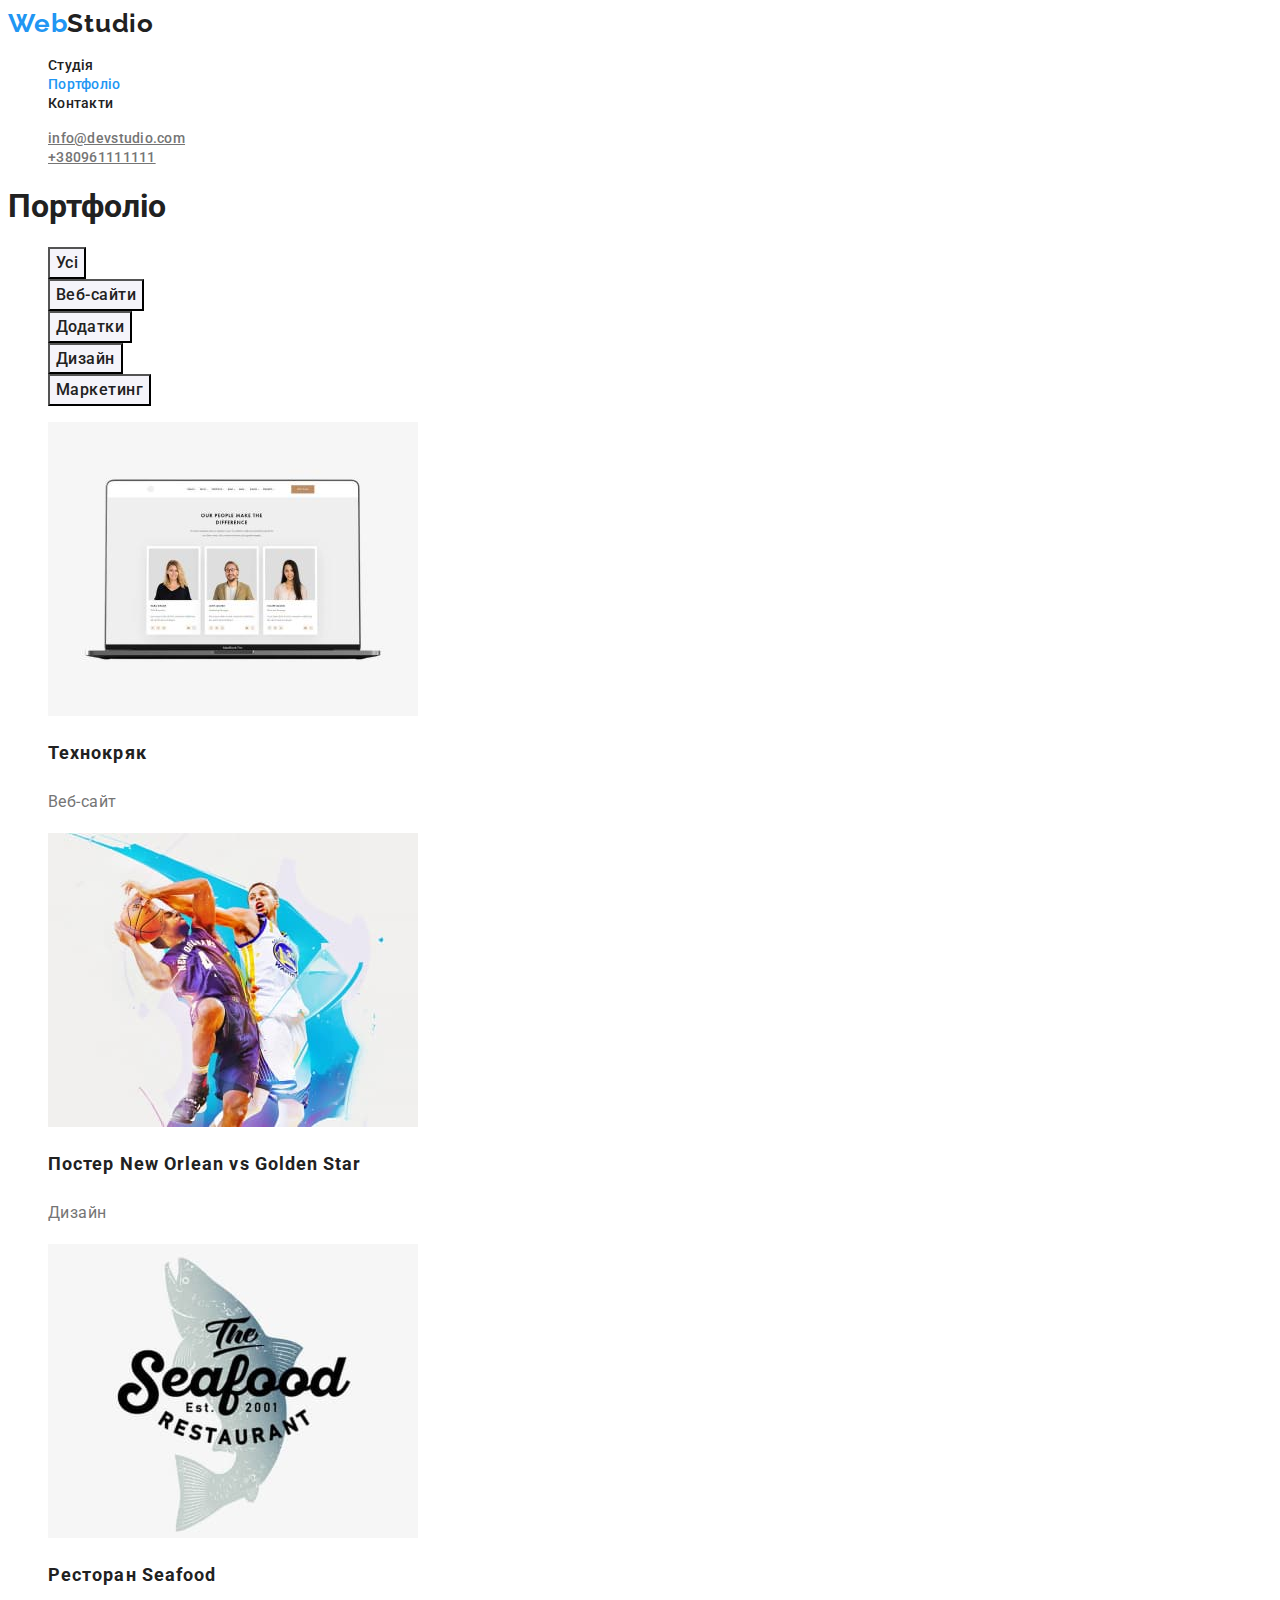
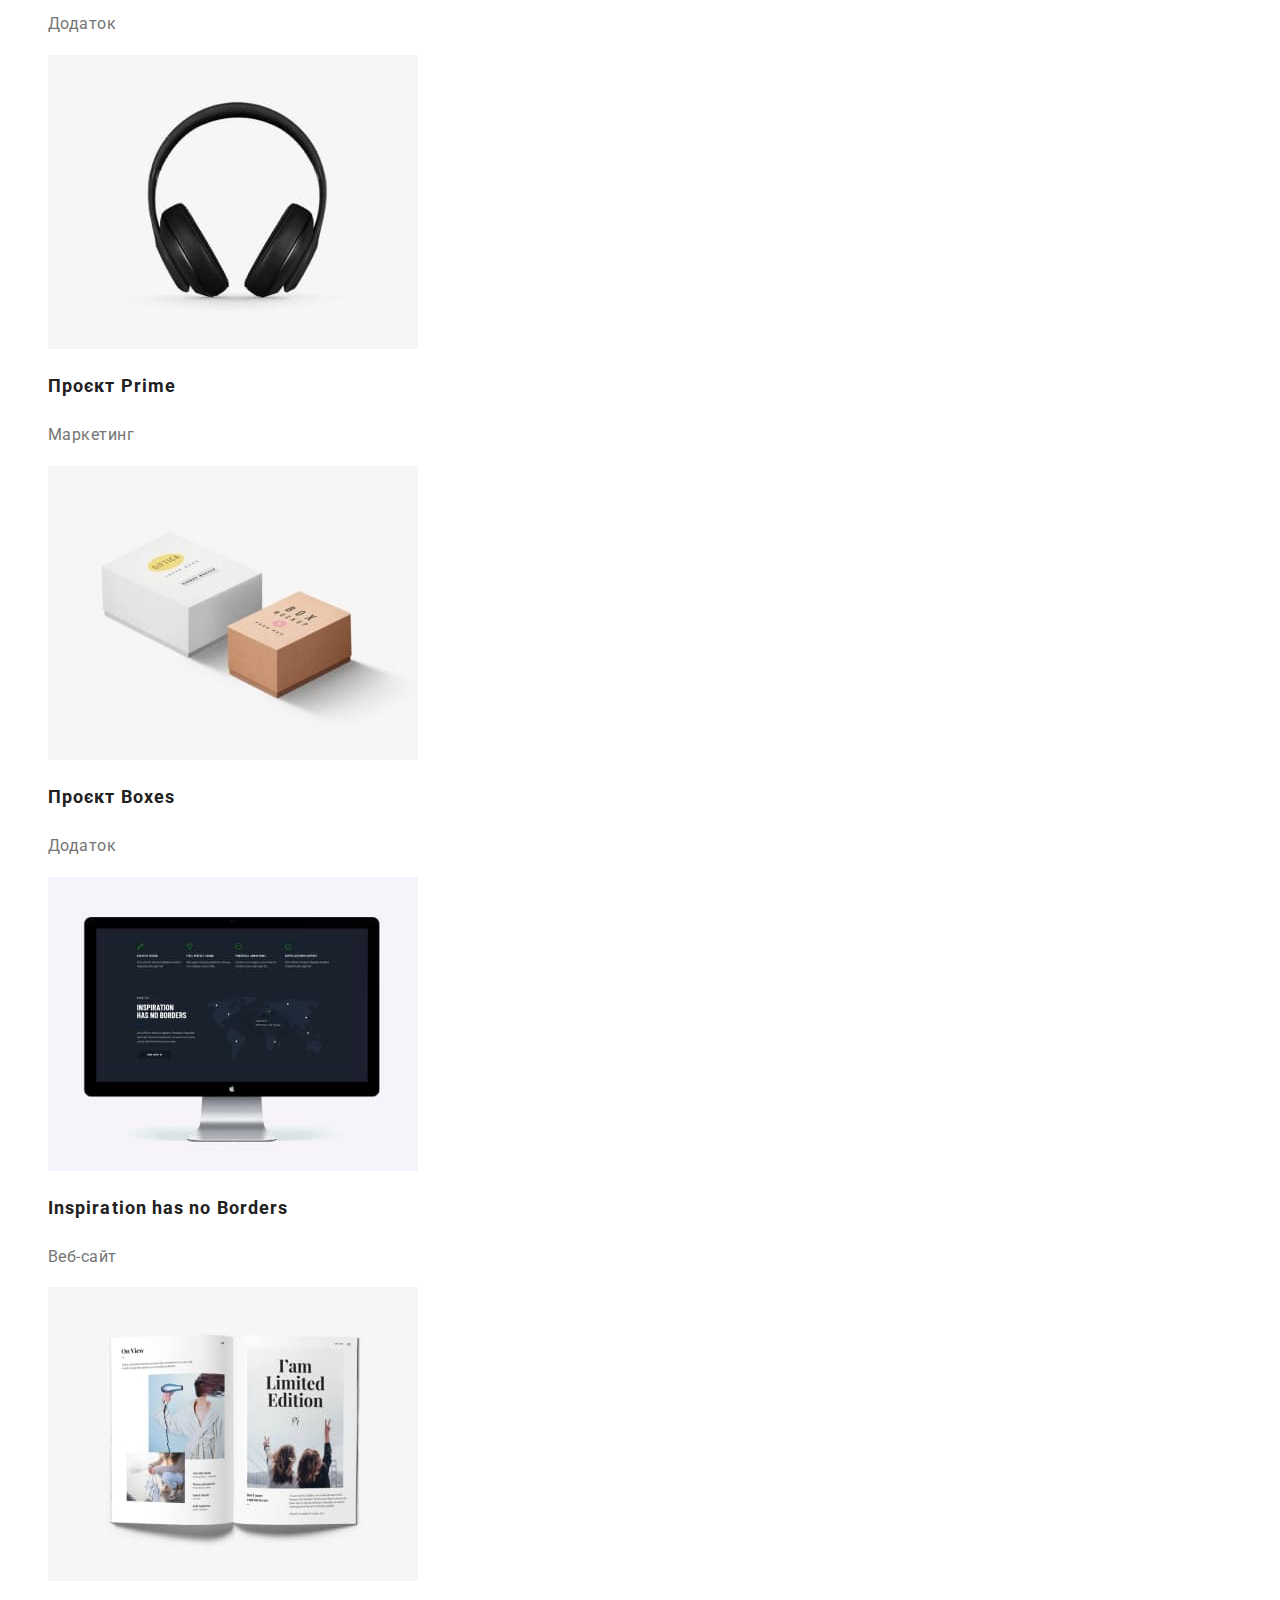
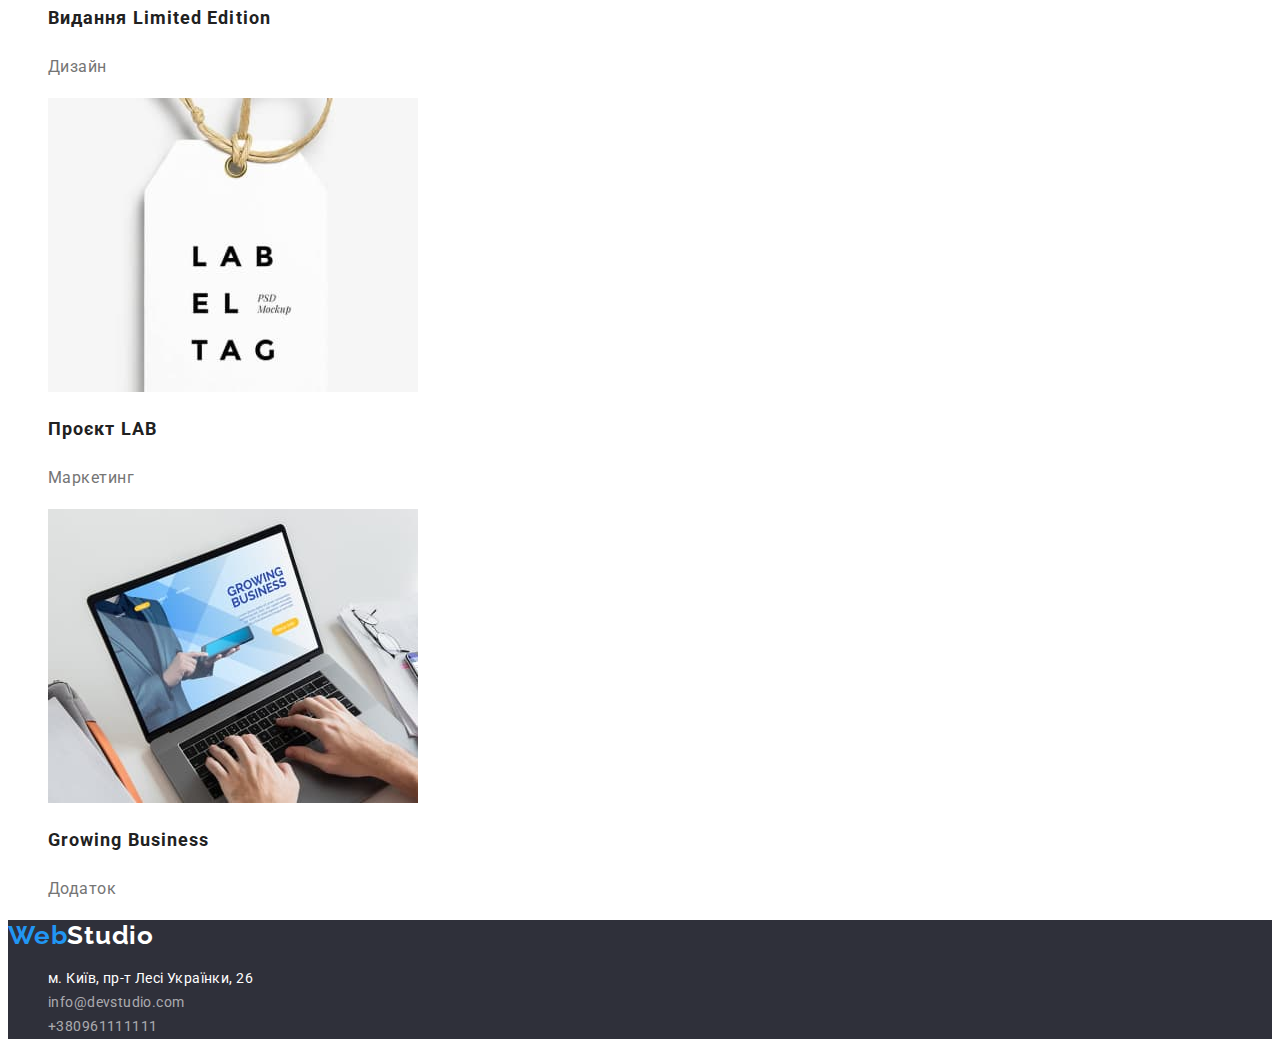
==== portfolio.html @ aaa8658b "create and clone repo" ====
<!DOCTYPE html>
<html lang="uk">
  <head>
    <meta charset="UTF-8" />
    <meta http-equiv="X-UA-Compatible" content="IE=edge" />
    <meta name="viewport" content="width=device-width, initial-scale=1.0" />
    <title>WebStudio</title>
    <link rel="preconnect" href="https://fonts.googleapis.com" />
    <link rel="preconnect" href="https://fonts.gstatic.com" crossorigin />
    <link
      href="https://fonts.googleapis.com/css2?family=DotGothic16&family=PT+Sans+Narrow:wght@400;700&family=Raleway:wght@700&family=Roboto:wght@400;500;700;900&display=swap"
      rel="stylesheet"
    />
    <link rel="stylesheet" href="./css/styles.css" />
  </head>

  <body>
    <!-- Шапка сайта -->
    <header>
      <nav class="site-nav">
        <!-- Логотип -->
        <a href="./index.html" class="site-nav-logo"
          >Web<span class="site-nav-logo-studio">Studio</span></a
        >

        <!-- Навигация сайта-->
        <ul class="site-nav-list list">
          <li>
            <a href="./index.html" class="link">Студія</a>
          </li>
          <li><a href="./portfolio.html" class="link current">Портфоліо</a></li>
          <li><a href="/" class="link">Контакти</a></li>
        </ul>

        <!-- Контакты -->
        <ul class="contact-list list">
          <li>
            <a href="mailto:info@devstudio.com" class="link">info@devstudio.com</a>
          </li>
          <li><a href="tel:+380961111111" class="link">+380961111111</a></li>
        </ul>
      </nav>
    </header>

    <main>
      <section>
        <h1>Портфоліо</h1>
        <ul class="button-list">
          <li><button type="button" class="button-filter">Усі</button></li>
          <li><button type="button" class="button-filter">Веб-сайти</button></li>
          <li><button type="button" class="button-filter">Додатки</button></li>
          <li><button type="button" class="button-filter">Дизайн</button></li>
          <li><button type="button" class="button-filter">Маркетинг</button></li>
        </ul>

        <ul class="card-list">
          <li class="card-item list">
            <a href="/" target="_blank" rel="noopener nofollow" class="link">
              <img
                src="./images/portfolio-page/site.jpg"
                width="370"
                alt="Дісплей компьютера на якому відображаються фото 3 людей"
              />
              <h2 class="card-title">Технокряк</h2>
              <p class="card-descr">Веб-сайт</p>
            </a>
          </li>
          <li class="card-item list">
            <a href="/" target="_blank" rel="noopener nofollow" class="link">
              <img
                src="./images/portfolio-page/design-neworlean.jpg"
                width="370"
                alt="Баскетболіст з м'ячем"
              />
              <h2 class="card-title">Постер New Orlean vs Golden Star</h2>
              <p class="card-descr">Дизайн</p>
            </a>
          </li>
          <li class="card-item list">
            <a href="/" target="_blank" rel="noopener nofollow" class="link">
              <img
                src="./images/portfolio-page/apps-seafood.jpg"
                width="370"
                alt="Рибний ресторан"
              />
              <h2 class="card-title">Ресторан Seafood</h2>
              <p class="card-descr">Додаток</p>
            </a>
          </li>
          <li class="card-item list">
            <a href="/" target="_blank" rel="noopener nofollow" class="link">
              <img
                src="./images/portfolio-page/marketing-prime.jpg"
                width="370"
                alt="музичні навушники"
              />
              <h2 class="card-title">Проєкт Prime</h2>
              <p class="card-descr">Маркетинг</p>
            </a>
          </li>
          <li class="card-item list">
            <a href="/" target="_blank" rel="noopener nofollow" class="link">
              <img
                src="./images/portfolio-page/apps-boxes.jpg"
                width="370"
                alt="Картонна коробка"
              />
              <h2 class="card-title">Проєкт Boxes</h2>
              <p class="card-descr">Додаток</p>
            </a>
          </li>
          <li class="card-item list">
            <a href="/" target="_blank" rel="noopener nofollow" class="link">
              <img
                src="./images/portfolio-page/site-inspiration.jpg"
                width="370"
                alt="зображення на моніторі"
              />
              <h2 class="card-title">Inspiration has no Borders</h2>
              <p class="card-descr">Веб-сайт</p>
            </a>
          </li>
          <li class="card-item list">
            <a href="/" target="_blank" rel="noopener nofollow" class="link">
              <img
                src="./images/portfolio-page/design-limited.jpg"
                width="370"
                alt="глянцевий журнал"
              />
              <h2 class="card-title">Видання Limited Edition</h2>
              <p class="card-descr">Дизайн</p>
            </a>
          </li>
          <li class="card-item list">
            <a href="/" target="_blank" rel="noopener nofollow" class="link">
              <img
                src="./images/portfolio-page/marketing-lab.jpg"
                width="370"
                alt="паперова бирка"
              />
              <h2 class="card-title">Проєкт LAB</h2>
              <p class="card-descr">Маркетинг</p>
            </a>
          </li>
          <li class="card-item list">
            <a href="/" target="_blank" rel="noopener nofollow" class="link">
              <img
                src="./images/portfolio-page/apps-growing.jpg"
                width="370"
                alt="людина друкує текст на клавіатурі"
              />
              <h2 class="card-title">Growing Business</h2>
              <p class="card-descr">Додаток</p>
            </a>
          </li>
        </ul>
      </section>
    </main>

    <footer class="footer">
      <a href="./index.html" class="footer-logo"
        >Web<span class="footer-logo-studio">Studio</span></a
      >

      <address>
        <ul class="footer-nav-list list">
          <li>
            <a
              class="link-address link"
              href="https://goo.gl/maps/Brkv2MQzdbHGvLkJ7"
              target="_blank"
              rel="noopener noreferrer nofollow"
              >м. Київ, пр-т Лесі Українки, 26</a
            >
          </li>
          <li>
            <a class="link" href="mailto:info@devstudio.com">info@devstudio.com</a>
          </li>
          <li>
            <a class="link" href="tel:+380961111111">+380961111111</a>
          </li>
        </ul>
      </address>
    </footer>
  </body>
</html>
---- css/styles.css ----
:root {
  --primary-bg-color--: #ffffff;
  --primary-text-color--: #212121;
  --secondary-text-color--: #757575;
  --accent-color--: #2196f3;
  --color-hero-section--: #2f303a;
  --white-color--: #ffffff;
  --footer-bg-color--: #2f303a;
}

body {
  background-color: var(--primary-bg-color--);
  font-family: 'Roboto', sans-serif;
  color: var(--primary-text-color--);
}

/* шапка сайта */
/* лого сайта */
.site-nav-logo {
  color: var(--accent-color--);
  text-decoration: none;
  font-family: 'Raleway', sans-serif;
  font-weight: 700;
  font-size: 26px;
  line-height: 1.19;
  letter-spacing: 0.03em;
}
.site-nav-logo-studio {
  color: var(--primary-text-color--);
}

/* навигация сайта */
.site-nav-list .link {
  text-decoration: none;
  color: var(--primary-text-color--);
  font-weight: 500;
  font-size: 14px;
  line-height: 1.14;
  letter-spacing: 0.02em;
}
/* контакты в header */
.contact-list .link {
  font-weight: 500;
  font-size: 14px;
  line-height: 1.14;
  letter-spacing: 0.02em;
  color: var(--secondary-text-color--);
}

.site-nav-list .link:hover,
.contact-list .link:hover,
.site-nav-list .link:focus,
.contact-list .link:focus {
  color: var(--accent-color--);
}
.site-nav-list .link.current {
  color: var(--accent-color--);
}

.list {
  list-style-type: none;
}

/* Секция Hero */
.hero {
  background-color: var(--color-hero-section--);
}

.hero .section-title {
  font-weight: 900;
  font-size: 44px;
  line-height: 1.36;
  text-align: center;
  letter-spacing: 0.06em;
  text-transform: uppercase;
  color: var(--white-color--);
}

.hero-button {
  font-family: inherit;
  font-weight: 700;
  font-size: 16px;
  line-height: 1.87;
  text-align: center;
  letter-spacing: 0.06em;
  color: var(--white-color--);
  background-color: var(--accent-color--);
}

.hero-button:hover,
.hero-button:focus {
  background-color: #188ce8;
}

/* Заголовки секций */

.section-title {
  font-weight: 700;
  font-size: 36px;
  line-height: 1.16;
  text-align: center;
  letter-spacing: 0.03em;
  color: var(--primary-text-color--);
}

/* Преимущества */

.benefits-list .title {
  font-weight: 700;
  font-size: 14px;
  line-height: 16px;
  letter-spacing: 0.03em;
  text-transform: uppercase;
  color: var(--primary-text-color--);
}

.benefits-list .descr {
  font-size: 14px;
  line-height: 1.14;
  letter-spacing: 0.03em;
  color: var(--secondary-text-color--);
}

/* О нас */

/* Команда */

.team {
  background: #f5f4fa;
}

.team .title {
  font-weight: 500;
  font-size: 16px;
  line-height: 1.35;
  text-align: center;
  letter-spacing: 0.03em;
  color: var(--primary-text-color--);
}

.team .descr {
  font-size: 16px;
  line-height: 1.18;
  text-align: center;
  letter-spacing: 0.03em;
  color: var(--secondary-text-color--);
}

.team-text {
  background-color: var(--white-color--);
}

/* Подвал сайта */

.footer {
  background-color: var(--footer-bg-color--);
}

.footer-logo {
  color: var(--accent-color--);
  text-decoration: none;
  font-family: 'Raleway', sans-serif;
  font-weight: 700;
  font-size: 26px;
  line-height: 1.19;
  letter-spacing: 0.03em;
}
.footer-logo-studio {
  color: var(--white-color--);
}

.footer .link {
  font-style: normal;
  text-decoration: none;
  font-size: 14px;
  line-height: 1.71;
  letter-spacing: 0.03em;
  color: rgba(255, 255, 255, 0.6);
}

.footer .link-address {
  font-style: normal;
  font-weight: 400;
  font-size: 14px;
  line-height: 1.71;
  letter-spacing: 0.03em;
  color: var(--white-color--);
  text-decoration: none;
}

.footer-nav-list .link:hover,
.footer-nav-list .link:focus {
  color: var(--accent-color--);
}

/* Portfolio Page  */

.button-list {
  list-style-type: none;
}

.button-filter {
  font-family: inherit;
  font-weight: 500;
  font-size: 16px;
  line-height: 1.62;
  text-align: center;
  letter-spacing: 0.03em;
  color: var(--primary-text-color--);
  background-color: #f5f4fa;
  cursor: pointer;
}

.button-filter:hover {
  background-color: var(--accent-color--);
}

/* Card-list */

.card-item .link {
  text-decoration: none;
}

.card-title {
  font-weight: 700;
  font-size: 18px;
  line-height: 2;
  letter-spacing: 0.06em;
  color: var(--primary-text-color--);
}

.card-descr {
  font-size: 16px;
  line-height: 1.87;
  letter-spacing: 0.03em;
  color: var(--secondary-text-color--);
}
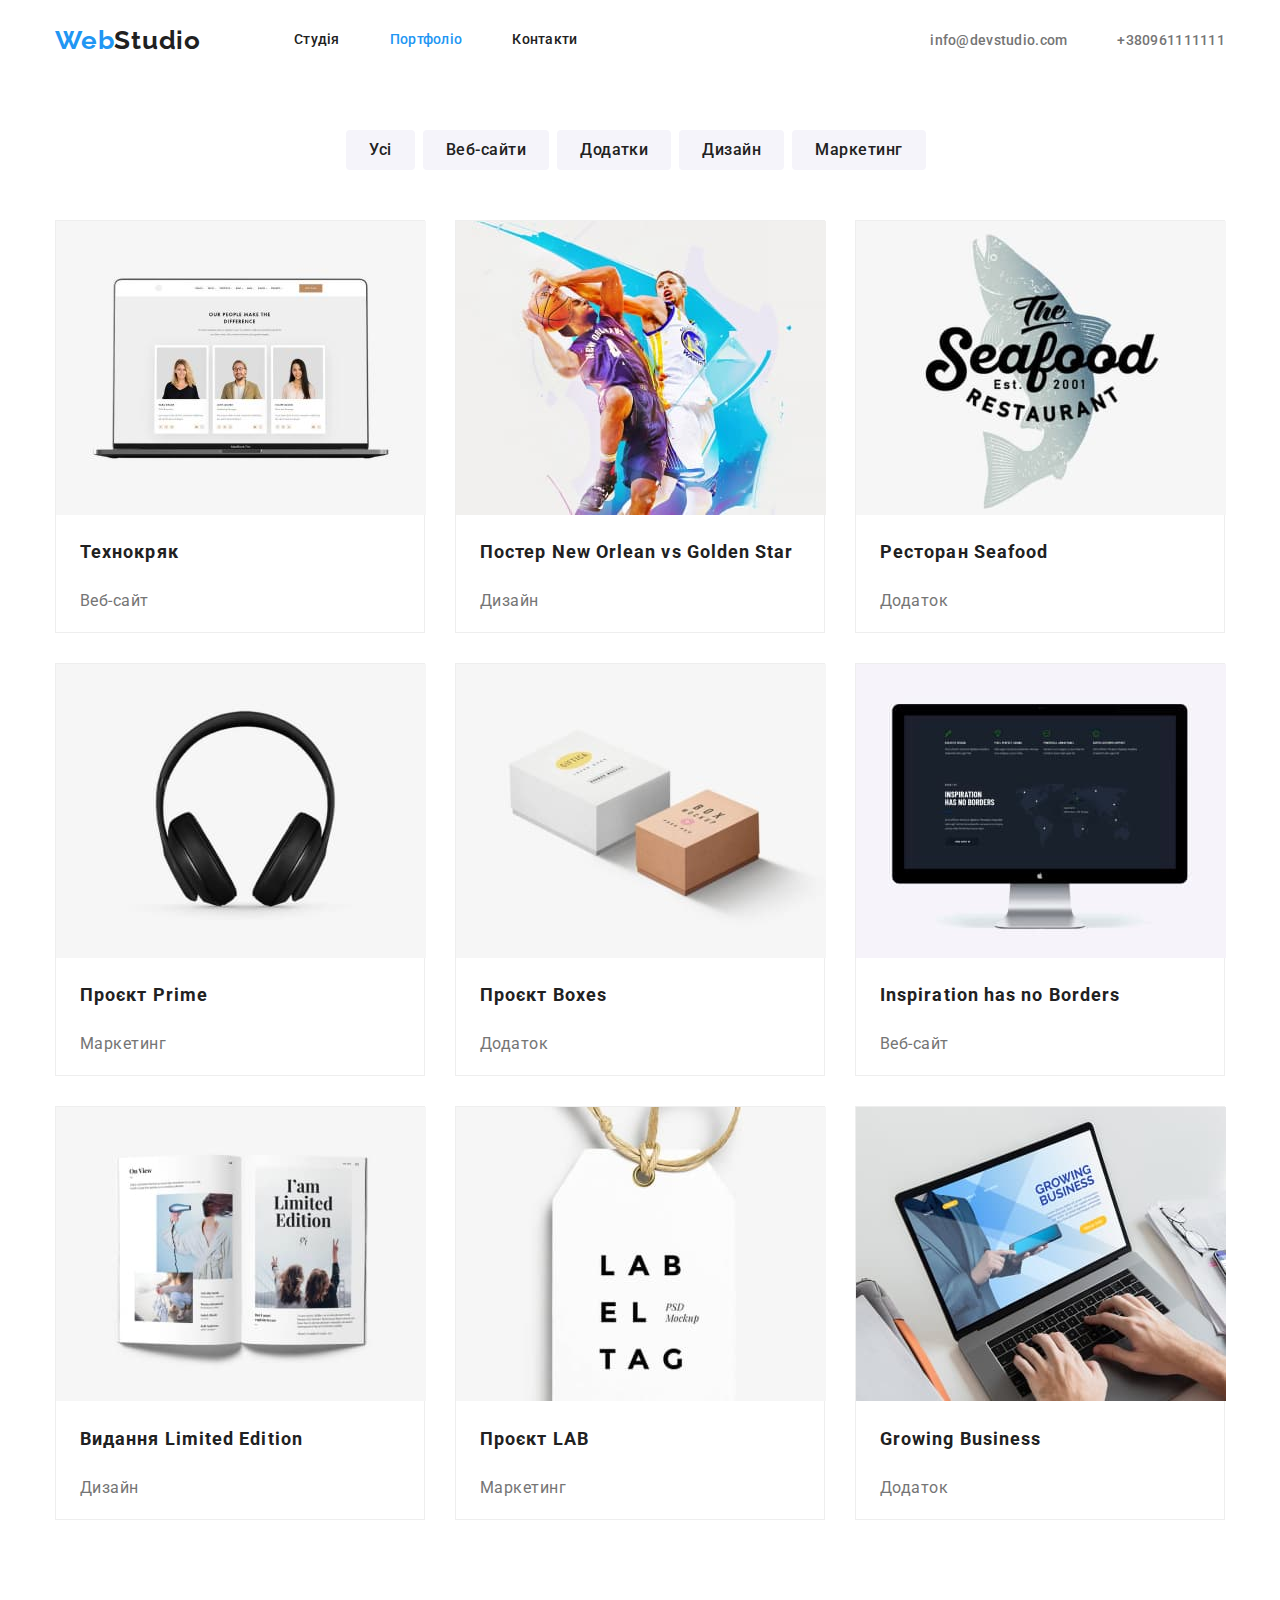
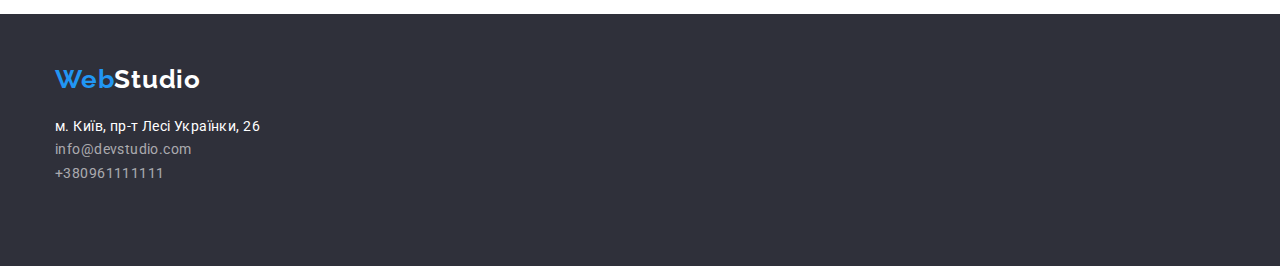
==== commit 388921f8: "add positioned" ====
--- a/portfolio.html
+++ b/portfolio.html
@@ -11,13 +11,17 @@
       href="https://fonts.googleapis.com/css2?family=DotGothic16&family=PT+Sans+Narrow:wght@400;700&family=Raleway:wght@700&family=Roboto:wght@400;500;700;900&display=swap"
       rel="stylesheet"
     />
+    <link
+      rel="stylesheet"
+      href="https://cdnjs.cloudflare.com/ajax/libs/modern-normalize/1.1.0/modern-normalize.min.css"
+    />
     <link rel="stylesheet" href="./css/styles.css" />
   </head>
 
   <body>
     <!-- Шапка сайта -->
-    <header>
-      <nav class="site-nav">
+    <header class="page-header">
+      <nav class="site-nav container">
         <!-- Логотип -->
         <a href="./index.html" class="site-nav-logo"
           >Web<span class="site-nav-logo-studio">Studio</span></a
@@ -25,162 +29,189 @@
 
         <!-- Навигация сайта-->
         <ul class="site-nav-list list">
-          <li>
+          <li class="site-nav-item">
             <a href="./index.html" class="link">Студія</a>
           </li>
-          <li><a href="./portfolio.html" class="link current">Портфоліо</a></li>
-          <li><a href="/" class="link">Контакти</a></li>
+          <li class="site-nav-item">
+            <a href="./portfolio.html" class="link current">Портфоліо</a>
+          </li>
+          <li class="site-nav-item"><a href="/" class="link">Контакти</a></li>
         </ul>
 
         <!-- Контакты -->
         <ul class="contact-list list">
-          <li>
+          <li class="contact-list-item">
             <a href="mailto:info@devstudio.com" class="link">info@devstudio.com</a>
           </li>
-          <li><a href="tel:+380961111111" class="link">+380961111111</a></li>
+          <li class="contact-list-item">
+            <a href="tel:+380961111111" class="link">+380961111111</a>
+          </li>
         </ul>
       </nav>
     </header>
 
     <main>
-      <section>
-        <h1>Портфоліо</h1>
-        <ul class="button-list">
-          <li><button type="button" class="button-filter">Усі</button></li>
-          <li><button type="button" class="button-filter">Веб-сайти</button></li>
-          <li><button type="button" class="button-filter">Додатки</button></li>
-          <li><button type="button" class="button-filter">Дизайн</button></li>
-          <li><button type="button" class="button-filter">Маркетинг</button></li>
-        </ul>
-
-        <ul class="card-list">
-          <li class="card-item list">
-            <a href="/" target="_blank" rel="noopener nofollow" class="link">
-              <img
-                src="./images/portfolio-page/site.jpg"
-                width="370"
-                alt="Дісплей компьютера на якому відображаються фото 3 людей"
-              />
-              <h2 class="card-title">Технокряк</h2>
-              <p class="card-descr">Веб-сайт</p>
-            </a>
-          </li>
-          <li class="card-item list">
-            <a href="/" target="_blank" rel="noopener nofollow" class="link">
-              <img
-                src="./images/portfolio-page/design-neworlean.jpg"
-                width="370"
-                alt="Баскетболіст з м'ячем"
-              />
-              <h2 class="card-title">Постер New Orlean vs Golden Star</h2>
-              <p class="card-descr">Дизайн</p>
-            </a>
-          </li>
-          <li class="card-item list">
-            <a href="/" target="_blank" rel="noopener nofollow" class="link">
-              <img
-                src="./images/portfolio-page/apps-seafood.jpg"
-                width="370"
-                alt="Рибний ресторан"
-              />
-              <h2 class="card-title">Ресторан Seafood</h2>
-              <p class="card-descr">Додаток</p>
-            </a>
-          </li>
-          <li class="card-item list">
-            <a href="/" target="_blank" rel="noopener nofollow" class="link">
-              <img
-                src="./images/portfolio-page/marketing-prime.jpg"
-                width="370"
-                alt="музичні навушники"
-              />
-              <h2 class="card-title">Проєкт Prime</h2>
-              <p class="card-descr">Маркетинг</p>
-            </a>
-          </li>
-          <li class="card-item list">
-            <a href="/" target="_blank" rel="noopener nofollow" class="link">
-              <img
-                src="./images/portfolio-page/apps-boxes.jpg"
-                width="370"
-                alt="Картонна коробка"
-              />
-              <h2 class="card-title">Проєкт Boxes</h2>
-              <p class="card-descr">Додаток</p>
-            </a>
-          </li>
-          <li class="card-item list">
-            <a href="/" target="_blank" rel="noopener nofollow" class="link">
-              <img
-                src="./images/portfolio-page/site-inspiration.jpg"
-                width="370"
-                alt="зображення на моніторі"
-              />
-              <h2 class="card-title">Inspiration has no Borders</h2>
-              <p class="card-descr">Веб-сайт</p>
-            </a>
-          </li>
-          <li class="card-item list">
-            <a href="/" target="_blank" rel="noopener nofollow" class="link">
-              <img
-                src="./images/portfolio-page/design-limited.jpg"
-                width="370"
-                alt="глянцевий журнал"
-              />
-              <h2 class="card-title">Видання Limited Edition</h2>
-              <p class="card-descr">Дизайн</p>
-            </a>
-          </li>
-          <li class="card-item list">
-            <a href="/" target="_blank" rel="noopener nofollow" class="link">
-              <img
-                src="./images/portfolio-page/marketing-lab.jpg"
-                width="370"
-                alt="паперова бирка"
-              />
-              <h2 class="card-title">Проєкт LAB</h2>
-              <p class="card-descr">Маркетинг</p>
-            </a>
-          </li>
-          <li class="card-item list">
-            <a href="/" target="_blank" rel="noopener nofollow" class="link">
-              <img
-                src="./images/portfolio-page/apps-growing.jpg"
-                width="370"
-                alt="людина друкує текст на клавіатурі"
-              />
-              <h2 class="card-title">Growing Business</h2>
-              <p class="card-descr">Додаток</p>
-            </a>
-          </li>
-        </ul>
+      <section class="portfolio">
+        <div class="container">
+          <h1 class="visually-hidden">Портфоліо</h1>
+          <ul class="button-list">
+            <li><button type="button" class="button-filter">Усі</button></li>
+            <li><button type="button" class="button-filter">Веб-сайти</button></li>
+            <li><button type="button" class="button-filter">Додатки</button></li>
+            <li><button type="button" class="button-filter">Дизайн</button></li>
+            <li><button type="button" class="button-filter">Маркетинг</button></li>
+          </ul>
+
+          <ul class="card-list">
+            <li class="card-item list">
+              <div class="portfolio-card">
+                <a href="/" target="_blank" rel="noopener nofollow" class="link">
+                  <img
+                    src="./images/portfolio-page/site.jpg"
+                    width="370"
+                    alt="Дісплей компьютера на якому відображаються фото 3 людей"
+                  />
+                  <h2 class="card-title">Технокряк</h2>
+                  <p class="card-descr">Веб-сайт</p>
+                </a>
+              </div>
+            </li>
+            <li class="card-item list">
+              <div class="portfolio-card">
+                <a href="/" target="_blank" rel="noopener nofollow" class="link">
+                  <img
+                    src="./images/portfolio-page/design-neworlean.jpg"
+                    width="370"
+                    alt="Баскетболіст з м'ячем"
+                  />
+                  <h2 class="card-title">Постер New Orlean vs Golden Star</h2>
+                  <p class="card-descr">Дизайн</p>
+                </a>
+              </div>
+            </li>
+            <li class="card-item list">
+              <div class="portfolio-card">
+                <a href="/" target="_blank" rel="noopener nofollow" class="link">
+                  <img
+                    src="./images/portfolio-page/apps-seafood.jpg"
+                    width="370"
+                    alt="Рибний ресторан"
+                  />
+                  <h2 class="card-title">Ресторан Seafood</h2>
+                  <p class="card-descr">Додаток</p>
+                </a>
+              </div>
+            </li>
+            <li class="card-item list">
+              <div class="portfolio-card">
+                <a href="/" target="_blank" rel="noopener nofollow" class="link">
+                  <img
+                    src="./images/portfolio-page/marketing-prime.jpg"
+                    width="370"
+                    alt="музичні навушники"
+                  />
+                  <h2 class="card-title">Проєкт Prime</h2>
+                  <p class="card-descr">Маркетинг</p>
+                </a>
+              </div>
+            </li>
+            <li class="card-item list">
+              <div class="portfolio-card">
+                <a href="/" target="_blank" rel="noopener nofollow" class="link">
+                  <img
+                    src="./images/portfolio-page/apps-boxes.jpg"
+                    width="370"
+                    alt="Картонна коробка"
+                  />
+                  <h2 class="card-title">Проєкт Boxes</h2>
+                  <p class="card-descr">Додаток</p>
+                </a>
+              </div>
+            </li>
+            <li class="card-item list">
+              <div class="portfolio-card">
+                <a href="/" target="_blank" rel="noopener nofollow" class="link">
+                  <img
+                    src="./images/portfolio-page/site-inspiration.jpg"
+                    width="370"
+                    alt="зображення на моніторі"
+                  />
+                  <h2 class="card-title">Inspiration has no Borders</h2>
+                  <p class="card-descr">Веб-сайт</p>
+                </a>
+              </div>
+            </li>
+            <li class="card-item list">
+              <div class="portfolio-card">
+                <a href="/" target="_blank" rel="noopener nofollow" class="link">
+                  <img
+                    src="./images/portfolio-page/design-limited.jpg"
+                    width="370"
+                    alt="глянцевий журнал"
+                  />
+                  <h2 class="card-title">Видання Limited Edition</h2>
+                  <p class="card-descr">Дизайн</p>
+                </a>
+              </div>
+            </li>
+            <li class="card-item list">
+              <div class="portfolio-card">
+                <a href="/" target="_blank" rel="noopener nofollow" class="link">
+                  <img
+                    src="./images/portfolio-page/marketing-lab.jpg"
+                    width="370"
+                    alt="паперова бирка"
+                  />
+                  <h2 class="card-title">Проєкт LAB</h2>
+                  <p class="card-descr">Маркетинг</p>
+                </a>
+              </div>
+            </li>
+            <li class="card-item list">
+              <div class="portfolio-card">
+                <a href="/" target="_blank" rel="noopener nofollow" class="link">
+                  <img
+                    src="./images/portfolio-page/apps-growing.jpg"
+                    width="370"
+                    alt="людина друкує текст на клавіатурі"
+                  />
+                  <h2 class="card-title">Growing Business</h2>
+                  <p class="card-descr">Додаток</p>
+                </a>
+              </div>
+            </li>
+          </ul>
+        </div>
       </section>
     </main>
 
+    <!-- Подвал сайта -->
+
     <footer class="footer">
-      <a href="./index.html" class="footer-logo"
-        >Web<span class="footer-logo-studio">Studio</span></a
-      >
-
-      <address>
-        <ul class="footer-nav-list list">
-          <li>
-            <a
-              class="link-address link"
-              href="https://goo.gl/maps/Brkv2MQzdbHGvLkJ7"
-              target="_blank"
-              rel="noopener noreferrer nofollow"
-              >м. Київ, пр-т Лесі Українки, 26</a
-            >
-          </li>
-          <li>
-            <a class="link" href="mailto:info@devstudio.com">info@devstudio.com</a>
-          </li>
-          <li>
-            <a class="link" href="tel:+380961111111">+380961111111</a>
-          </li>
-        </ul>
-      </address>
+      <div class="container">
+        <a href="./index.html" class="footer-logo"
+          >Web<span class="footer-logo-studio">Studio</span></a
+        >
+        <address>
+          <ul class="footer-nav-list list">
+            <li>
+              <a
+                class="link-address link"
+                href="https://goo.gl/maps/Brkv2MQzdbHGvLkJ7"
+                target="_blank"
+                rel="noopener noreferrer nofollow"
+                >м. Київ, пр-т Лесі Українки, 26</a
+              >
+            </li>
+            <li>
+              <a class="link" href="mailto:info@devstudio.com">info@devstudio.com</a>
+            </li>
+            <li>
+              <a class="link" href="tel:+380961111111">+380961111111</a>
+            </li>
+          </ul>
+        </address>
+      </div>
     </footer>
   </body>
 </html>
--- a/css/styles.css
+++ b/css/styles.css
@@ -14,8 +14,29 @@
   color: var(--primary-text-color--);
 }
 
+.container {
+  width: 1200px;
+  margin: 0 auto;
+  padding-left: 15px;
+  padding-right: 15px;
+}
+
+.list {
+  list-style-type: none;
+  margin: 0;
+  padding: 0;
+}
+
 /* шапка сайта */
 /* лого сайта */
+
+.page-header {
+}
+
+.site-nav {
+  display: flex;
+  align-items: center;
+}
 .site-nav-logo {
   color: var(--accent-color--);
   text-decoration: none;
@@ -30,7 +51,26 @@
 }
 
 /* навигация сайта */
-.site-nav-list .link {
+.site-nav-list {
+  display: flex;
+  margin-left: 93px;
+}
+
+/* Убираем крайнюю геометрию у элемента меню*/
+
+.site-nav-item:not(:last-child) {
+  margin-right: 50px;
+}
+/* Добавляем левый маржин одному элементу */
+.contact-list .contact-list-item:not(:first-child) {
+  margin-left: 50px;
+}
+
+.site-nav-item .link {
+  display: block;
+  padding-top: 32px;
+  padding-bottom: 32px;
+
   text-decoration: none;
   color: var(--primary-text-color--);
   font-weight: 500;
@@ -40,11 +80,17 @@
 }
 /* контакты в header */
 .contact-list .link {
+  text-decoration: none;
   font-weight: 500;
   font-size: 14px;
   line-height: 1.14;
   letter-spacing: 0.02em;
   color: var(--secondary-text-color--);
+}
+
+.contact-list {
+  display: flex;
+  margin-left: auto;
 }
 
 .site-nav-list .link:hover,
@@ -57,13 +103,13 @@
   color: var(--accent-color--);
 }
 
-.list {
-  list-style-type: none;
-}
-
 /* Секция Hero */
 .hero {
   background-color: var(--color-hero-section--);
+  text-align: center;
+  height: 600px;
+  padding-top: 200px;
+  margin-bottom: 94px;
 }
 
 .hero .section-title {
@@ -74,6 +120,8 @@
   letter-spacing: 0.06em;
   text-transform: uppercase;
   color: var(--white-color--);
+  margin: 0px;
+  padding-bottom: 30px;
 }
 
 .hero-button {
@@ -85,6 +133,10 @@
   letter-spacing: 0.06em;
   color: var(--white-color--);
   background-color: var(--accent-color--);
+  padding: 10px 32px;
+  border-radius: 4px;
+  border: 0;
+  box-shadow: 0px 4px 4px rgba(0, 0, 0, 0.15);
 }
 
 .hero-button:hover,
@@ -101,17 +153,38 @@
   text-align: center;
   letter-spacing: 0.03em;
   color: var(--primary-text-color--);
+  margin-top: 0px;
 }
 
 /* Преимущества */
 
+.visually-hidden {
+  position: absolute;
+  white-space: nowrap;
+  width: 1px;
+  height: 1px;
+  overflow: hidden;
+  border: 0;
+  padding: 0;
+  clip: rect(0 0 0 0);
+  clip-path: inset(50%);
+  margin: -1px;
+}
+
+.benefits-list {
+  display: flex;
+  margin-bottom: 94px;
+}
+
 .benefits-list .title {
   font-weight: 700;
   font-size: 14px;
-  line-height: 16px;
+  line-height: 1;
   letter-spacing: 0.03em;
   text-transform: uppercase;
   color: var(--primary-text-color--);
+  margin-bottom: 0;
+  margin-top: 0;
 }
 
 .benefits-list .descr {
@@ -119,9 +192,19 @@
   line-height: 1.14;
   letter-spacing: 0.03em;
   color: var(--secondary-text-color--);
+  margin-bottom: 0;
 }
 
 /* О нас */
+
+.about {
+  margin-bottom: 94px;
+}
+
+.about-list {
+  display: flex;
+  justify-content: space-between;
+}
 
 /* Команда */
 
@@ -129,6 +212,21 @@
   background: #f5f4fa;
 }
 
+.team-list {
+  display: flex;
+  justify-content: space-between;
+  padding-bottom: 94px;
+}
+.team-list-item {
+  box-shadow: 0px 1px 3px rgba(0, 0, 0, 0.12), 0px 1px 1px rgba(0, 0, 0, 0.14),
+    0px 2px 1px rgba(0, 0, 0, 0.2);
+  border-radius: 0px 0px 4px 4px;
+}
+
+.team .section-title {
+  padding-top: 94px;
+}
+
 .team .title {
   font-weight: 500;
   font-size: 16px;
@@ -136,6 +234,8 @@
   text-align: center;
   letter-spacing: 0.03em;
   color: var(--primary-text-color--);
+  margin-top: 0;
+  padding-top: 30px;
 }
 
 .team .descr {
@@ -144,9 +244,12 @@
   text-align: center;
   letter-spacing: 0.03em;
   color: var(--secondary-text-color--);
-}
-
-.team-text {
+  margin-top: 0;
+  margin-bottom: 0;
+  padding-bottom: 30px;
+}
+
+.team-card {
   background-color: var(--white-color--);
 }
 
@@ -154,6 +257,7 @@
 
 .footer {
   background-color: var(--footer-bg-color--);
+  height: 252px;
 }
 
 .footer-logo {
@@ -164,6 +268,9 @@
   font-size: 26px;
   line-height: 1.19;
   letter-spacing: 0.03em;
+  padding-top: 50px;
+  display: inline-block;
+  margin-bottom: 20px;
 }
 .footer-logo-studio {
   color: var(--white-color--);
@@ -195,8 +302,17 @@
 
 /* Portfolio Page  */
 
+.portfolio {
+  margin-bottom: 94px;
+}
+
 .button-list {
   list-style-type: none;
+  display: flex;
+  justify-content: center;
+  margin-top: 50px;
+  margin-bottom: 50px;
+  padding-left: 0px;
 }
 
 .button-filter {
@@ -209,6 +325,10 @@
   color: var(--primary-text-color--);
   background-color: #f5f4fa;
   cursor: pointer;
+  margin-right: 8px;
+  border: 1px solid transparent;
+  border-radius: 4px;
+  padding: 6px 22px;
 }
 
 .button-filter:hover {
@@ -216,6 +336,28 @@
 }
 
 /* Card-list */
+
+.card-list {
+  display: flex;
+  flex-wrap: wrap;
+  padding-left: 0px;
+  margin: 0;
+}
+
+.card-item {
+  background: #ffffff;
+  border: 1px solid #eeeeee;
+  width: 370px;
+  margin-right: 30px;
+  margin-bottom: 30px;
+}
+
+.card-item:nth-child(3n) {
+  margin-right: 0;
+}
+.card-item:nth-last-child(-n + 3) {
+  margin-bottom: 0;
+}
 
 .card-item .link {
   text-decoration: none;
@@ -227,6 +369,7 @@
   line-height: 2;
   letter-spacing: 0.06em;
   color: var(--primary-text-color--);
+  padding-left: 24px;
 }
 
 .card-descr {
@@ -234,4 +377,5 @@
   line-height: 1.87;
   letter-spacing: 0.03em;
   color: var(--secondary-text-color--);
-}
+  padding-left: 24px;
+}
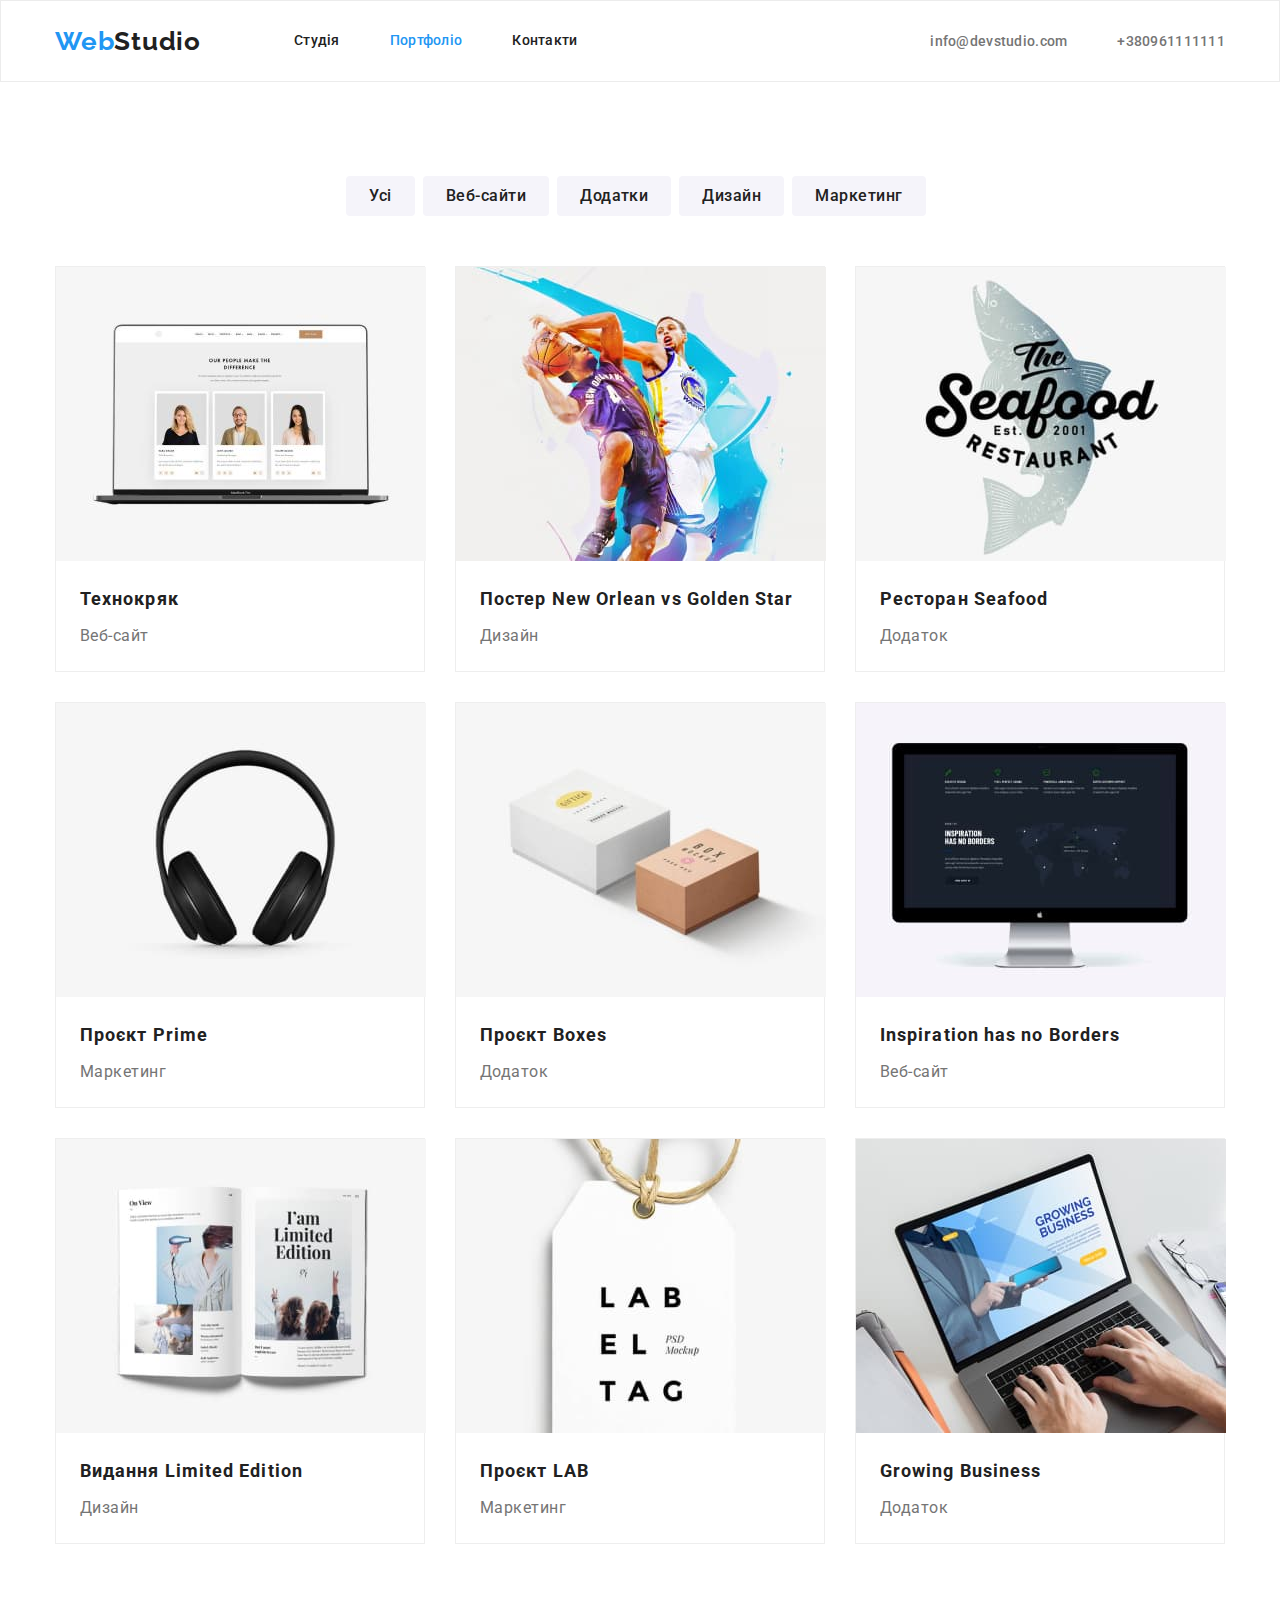
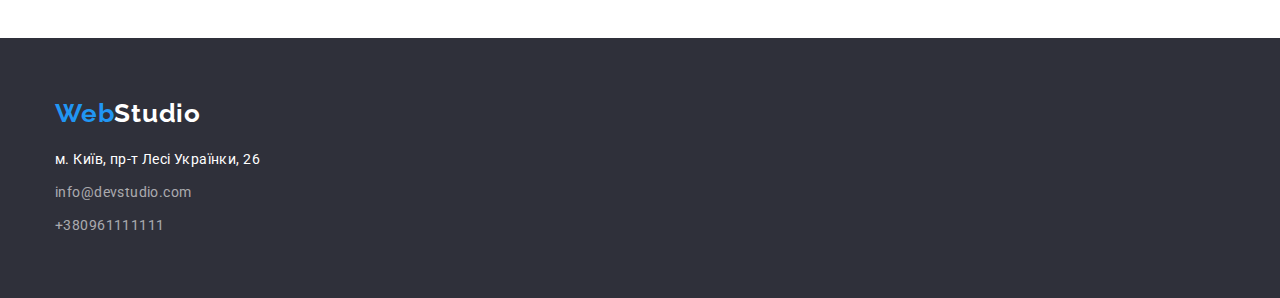
==== commit 961640e9: "update css file" ====
--- a/portfolio.html
+++ b/portfolio.html
@@ -194,7 +194,7 @@
         >
         <address>
           <ul class="footer-nav-list list">
-            <li>
+            <li class="footer-nav-item">
               <a
                 class="link-address link"
                 href="https://goo.gl/maps/Brkv2MQzdbHGvLkJ7"
@@ -203,10 +203,10 @@
                 >м. Київ, пр-т Лесі Українки, 26</a
               >
             </li>
-            <li>
+            <li class="footer-nav-item">
               <a class="link" href="mailto:info@devstudio.com">info@devstudio.com</a>
             </li>
-            <li>
+            <li class="footer-nav-item">
               <a class="link" href="tel:+380961111111">+380961111111</a>
             </li>
           </ul>
--- a/css/styles.css
+++ b/css/styles.css
@@ -6,6 +6,9 @@
   --color-hero-section--: #2f303a;
   --white-color--: #ffffff;
   --footer-bg-color--: #2f303a;
+  --header-border-color--: #ececec;
+  --button-hover-color--: #188ce8;
+  --color-team-section--: #f5f4fa;
 }
 
 body {
@@ -31,6 +34,8 @@
 /* лого сайта */
 
 .page-header {
+  border-bottom: var(--header-border-color--);
+  border: 1px solid var(--header-border-color--);
 }
 
 .site-nav {
@@ -56,12 +61,10 @@
   margin-left: 93px;
 }
 
-/* Убираем крайнюю геометрию у элемента меню*/
-
 .site-nav-item:not(:last-child) {
   margin-right: 50px;
 }
-/* Добавляем левый маржин одному элементу */
+
 .contact-list .contact-list-item:not(:first-child) {
   margin-left: 50px;
 }
@@ -70,7 +73,6 @@
   display: block;
   padding-top: 32px;
   padding-bottom: 32px;
-
   text-decoration: none;
   color: var(--primary-text-color--);
   font-weight: 500;
@@ -78,6 +80,7 @@
   line-height: 1.14;
   letter-spacing: 0.02em;
 }
+
 /* контакты в header */
 .contact-list .link {
   text-decoration: none;
@@ -109,7 +112,7 @@
   text-align: center;
   height: 600px;
   padding-top: 200px;
-  margin-bottom: 94px;
+  padding-bottom: 200px;
 }
 
 .hero .section-title {
@@ -121,7 +124,7 @@
   text-transform: uppercase;
   color: var(--white-color--);
   margin: 0px;
-  padding-bottom: 30px;
+  margin-bottom: 30px;
 }
 
 .hero-button {
@@ -141,7 +144,7 @@
 
 .hero-button:hover,
 .hero-button:focus {
-  background-color: #188ce8;
+  background-color: var(--button-hover-color--);
 }
 
 /* Заголовки секций */
@@ -149,7 +152,7 @@
 .section-title {
   font-weight: 700;
   font-size: 36px;
-  line-height: 1.16;
+  line-height: 1.17;
   text-align: center;
   letter-spacing: 0.03em;
   color: var(--primary-text-color--);
@@ -157,6 +160,11 @@
 }
 
 /* Преимущества */
+
+.benefits {
+  padding-top: 94px;
+  padding-bottom: 94px;
+}
 
 .visually-hidden {
   position: absolute;
@@ -173,26 +181,26 @@
 
 .benefits-list {
   display: flex;
-  margin-bottom: 94px;
 }
 
 .benefits-list .title {
   font-weight: 700;
   font-size: 14px;
-  line-height: 1;
+  line-height: 1.17;
   letter-spacing: 0.03em;
   text-transform: uppercase;
   color: var(--primary-text-color--);
-  margin-bottom: 0;
+  margin-bottom: 10;
   margin-top: 0;
 }
 
 .benefits-list .descr {
   font-size: 14px;
-  line-height: 1.14;
+  line-height: 1.7;
   letter-spacing: 0.03em;
   color: var(--secondary-text-color--);
   margin-bottom: 0;
+  margin-top: 0;
 }
 
 /* О нас */
@@ -201,6 +209,14 @@
   margin-bottom: 94px;
 }
 
+.about img {
+  display: block;
+}
+
+.about .section-title {
+  margin-bottom: 50px;
+}
+
 .about-list {
   display: flex;
   justify-content: space-between;
@@ -209,22 +225,18 @@
 /* Команда */
 
 .team {
-  background: #f5f4fa;
+  padding-top: 94px;
+  padding-bottom: 94px;
+  background: var(--color-team-section--);
+}
+
+.team .section-title {
+  margin-bottom: 50px;
 }
 
 .team-list {
   display: flex;
   justify-content: space-between;
-  padding-bottom: 94px;
-}
-.team-list-item {
-  box-shadow: 0px 1px 3px rgba(0, 0, 0, 0.12), 0px 1px 1px rgba(0, 0, 0, 0.14),
-    0px 2px 1px rgba(0, 0, 0, 0.2);
-  border-radius: 0px 0px 4px 4px;
-}
-
-.team .section-title {
-  padding-top: 94px;
 }
 
 .team .title {
@@ -235,7 +247,8 @@
   letter-spacing: 0.03em;
   color: var(--primary-text-color--);
   margin-top: 0;
-  padding-top: 30px;
+  margin-bottom: 0;
+  padding-bottom: 10px;
 }
 
 .team .descr {
@@ -251,13 +264,21 @@
 
 .team-card {
   background-color: var(--white-color--);
+  box-shadow: 0px 1px 3px rgba(0, 0, 0, 0.12), 0px 1px 1px rgba(0, 0, 0, 0.14),
+    0px 2px 1px rgba(0, 0, 0, 0.2);
+  border-radius: 0px 0px 4px 4px;
+}
+
+.team-img {
+  margin-bottom: 30px;
 }
 
 /* Подвал сайта */
 
 .footer {
   background-color: var(--footer-bg-color--);
-  height: 252px;
+  padding-top: 60px;
+  padding-bottom: 60px;
 }
 
 .footer-logo {
@@ -266,14 +287,20 @@
   font-family: 'Raleway', sans-serif;
   font-weight: 700;
   font-size: 26px;
-  line-height: 1.19;
-  letter-spacing: 0.03em;
-  padding-top: 50px;
+  line-height: 1.17;
+  letter-spacing: 0.03em;
   display: inline-block;
+  margin-top: 0;
   margin-bottom: 20px;
 }
 .footer-logo-studio {
   color: var(--white-color--);
+  margin-top: 0;
+}
+
+.footer-nav-list {
+  margin-top: 0;
+  margin-bottom: 0;
 }
 
 .footer .link {
@@ -283,6 +310,8 @@
   line-height: 1.71;
   letter-spacing: 0.03em;
   color: rgba(255, 255, 255, 0.6);
+  display: inline-block;
+  margin-top: 0;
 }
 
 .footer .link-address {
@@ -293,6 +322,7 @@
   letter-spacing: 0.03em;
   color: var(--white-color--);
   text-decoration: none;
+  margin-top: 0;
 }
 
 .footer-nav-list .link:hover,
@@ -300,17 +330,25 @@
   color: var(--accent-color--);
 }
 
+.footer-nav-item {
+  margin-bottom: 9px;
+}
+.footer-nav-item:last-child {
+  margin-bottom: 0;
+}
+
 /* Portfolio Page  */
 
 .portfolio {
   margin-bottom: 94px;
+  margin-top: 94px;
 }
 
 .button-list {
   list-style-type: none;
   display: flex;
   justify-content: center;
-  margin-top: 50px;
+  margin-top: 0;
   margin-bottom: 50px;
   padding-left: 0px;
 }
@@ -331,8 +369,13 @@
   padding: 6px 22px;
 }
 
-.button-filter:hover {
+.button-filter:hover,
+.button-filter:focus {
+  color: var(--white-color--);
   background-color: var(--accent-color--);
+  box-shadow: 0px 3px 1px rgba(0, 0, 0, 0.1), 0px 1px 2px rgba(0, 0, 0, 0.08),
+    0px 2px 2px rgba(0, 0, 0, 0.12);
+  border-radius: 4px;
 }
 
 /* Card-list */
@@ -344,8 +387,13 @@
   margin: 0;
 }
 
+.portfolio-card img {
+  display: block;
+  margin-bottom: 20px;
+}
+
 .card-item {
-  background: #ffffff;
+  background: var(--primary-bg-color--);
   border: 1px solid #eeeeee;
   width: 370px;
   margin-right: 30px;
@@ -370,6 +418,8 @@
   letter-spacing: 0.06em;
   color: var(--primary-text-color--);
   padding-left: 24px;
+  margin-top: 0;
+  margin-bottom: 4px;
 }
 
 .card-descr {
@@ -378,4 +428,6 @@
   letter-spacing: 0.03em;
   color: var(--secondary-text-color--);
   padding-left: 24px;
-}
+  margin-top: 0;
+  margin-bottom: 20px;
+}
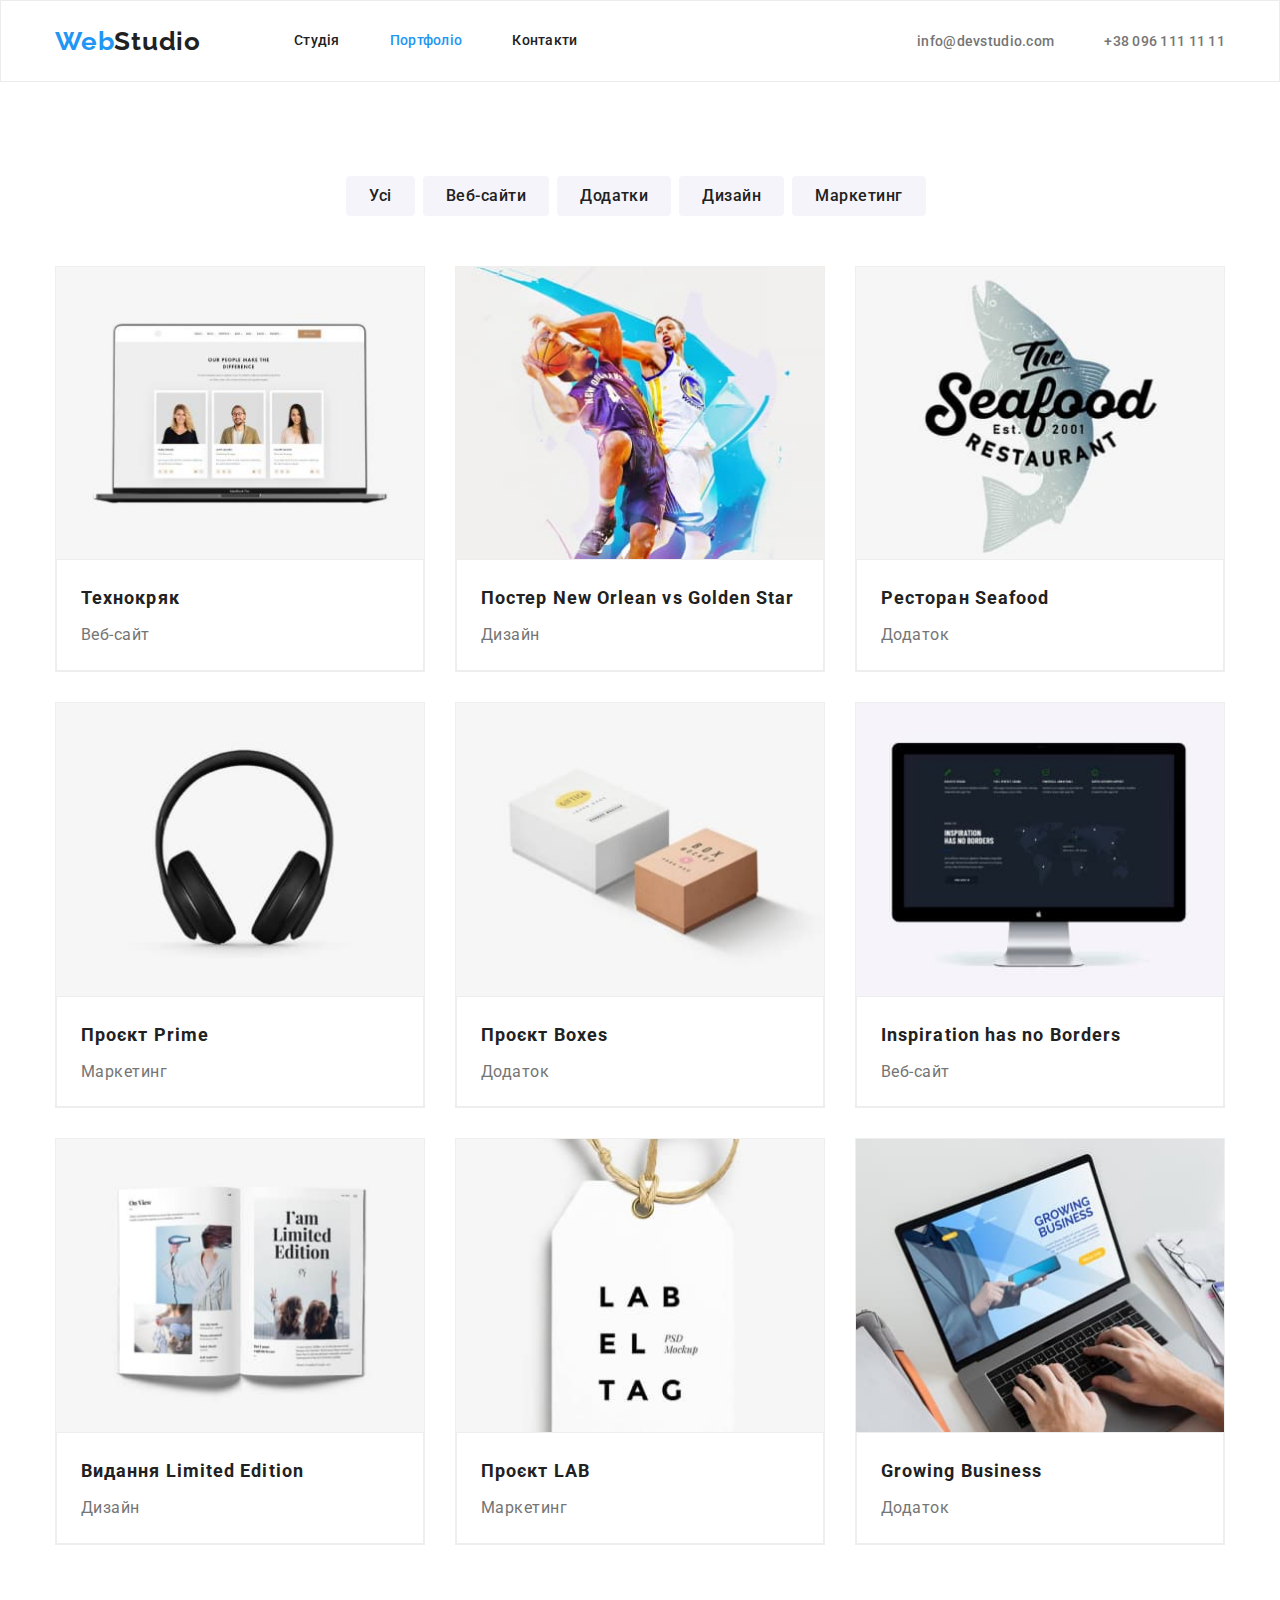
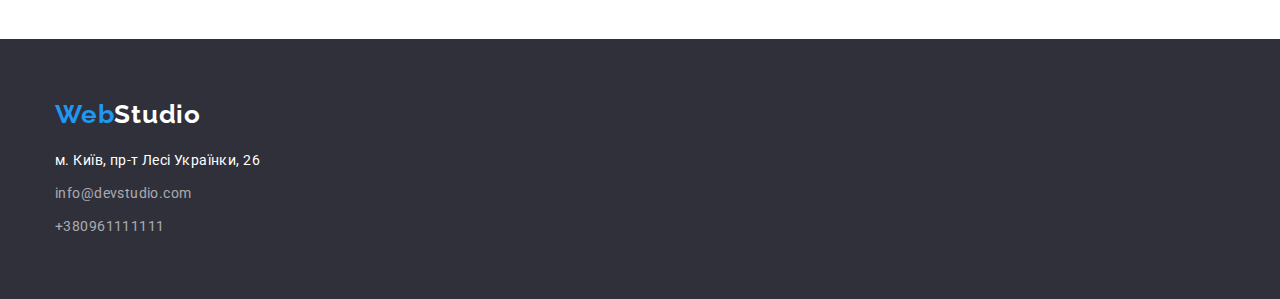
==== commit b2c21b94: "update portfolio.html" ====
--- a/portfolio.html
+++ b/portfolio.html
@@ -20,34 +20,35 @@
 
   <body>
     <!-- Шапка сайта -->
+
     <header class="page-header">
-      <nav class="site-nav container">
-        <!-- Логотип -->
-        <a href="./index.html" class="site-nav-logo"
-          >Web<span class="site-nav-logo-studio">Studio</span></a
-        >
-
-        <!-- Навигация сайта-->
-        <ul class="site-nav-list list">
-          <li class="site-nav-item">
-            <a href="./index.html" class="link">Студія</a>
-          </li>
-          <li class="site-nav-item">
-            <a href="./portfolio.html" class="link current">Портфоліо</a>
-          </li>
-          <li class="site-nav-item"><a href="/" class="link">Контакти</a></li>
-        </ul>
-
+      <div class="container">
+        <nav class="site-nav">
+          <!-- Логотип -->
+          <a href="./index.html" class="site-nav-logo"
+            >Web<span class="site-nav-logo-studio">Studio</span></a
+          >
+          <!-- Навигация сайта-->
+          <ul class="site-nav-list list">
+            <li class="site-nav-item">
+              <a href="./index.html" class="link">Студія</a>
+            </li>
+            <li class="site-nav-item">
+              <a href="./portfolio.html" class="link current">Портфоліо</a>
+            </li>
+            <li class="site-nav-item"><a href="/" class="link">Контакти</a></li>
+          </ul>
+        </nav>
         <!-- Контакты -->
         <ul class="contact-list list">
           <li class="contact-list-item">
             <a href="mailto:info@devstudio.com" class="link">info@devstudio.com</a>
           </li>
           <li class="contact-list-item">
-            <a href="tel:+380961111111" class="link">+380961111111</a>
+            <a href="tel:+380961111111" class="link">+38 096 111 11 11</a>
           </li>
         </ul>
-      </nav>
+      </div>
     </header>
 
     <main>
@@ -55,130 +56,136 @@
         <div class="container">
           <h1 class="visually-hidden">Портфоліо</h1>
           <ul class="button-list">
-            <li><button type="button" class="button-filter">Усі</button></li>
-            <li><button type="button" class="button-filter">Веб-сайти</button></li>
-            <li><button type="button" class="button-filter">Додатки</button></li>
-            <li><button type="button" class="button-filter">Дизайн</button></li>
-            <li><button type="button" class="button-filter">Маркетинг</button></li>
+            <li class="button-item"><button type="button" class="button-filter">Усі</button></li>
+            <li class="button-item">
+              <button type="button" class="button-filter">Веб-сайти</button>
+            </li>
+            <li class="button-item">
+              <button type="button" class="button-filter">Додатки</button>
+            </li>
+            <li class="button-item"><button type="button" class="button-filter">Дизайн</button></li>
+            <li class="button-item">
+              <button type="button" class="button-filter">Маркетинг</button>
+            </li>
           </ul>
 
           <ul class="card-list">
             <li class="card-item list">
-              <div class="portfolio-card">
-                <a href="/" target="_blank" rel="noopener nofollow" class="link">
-                  <img
-                    src="./images/portfolio-page/site.jpg"
-                    width="370"
-                    alt="Дісплей компьютера на якому відображаються фото 3 людей"
-                  />
+              <a href="/" target="_blank" rel="noopener nofollow" class="link">
+                <img
+                  src="./images/portfolio-page/site.jpg"
+                  width="370"
+                  alt="Дісплей компьютера на якому відображаються фото 3 людей"
+                />
+                <div class="card-text">
                   <h2 class="card-title">Технокряк</h2>
                   <p class="card-descr">Веб-сайт</p>
-                </a>
-              </div>
-            </li>
-            <li class="card-item list">
-              <div class="portfolio-card">
-                <a href="/" target="_blank" rel="noopener nofollow" class="link">
-                  <img
-                    src="./images/portfolio-page/design-neworlean.jpg"
-                    width="370"
-                    alt="Баскетболіст з м'ячем"
-                  />
+                </div>
+              </a>
+            </li>
+            <li class="card-item list">
+              <a href="/" target="_blank" rel="noopener nofollow" class="link">
+                <img
+                  src="./images/portfolio-page/design-neworlean.jpg"
+                  width="370"
+                  alt="Баскетболіст з м'ячем"
+                />
+                <div class="card-text">
                   <h2 class="card-title">Постер New Orlean vs Golden Star</h2>
                   <p class="card-descr">Дизайн</p>
-                </a>
-              </div>
-            </li>
-            <li class="card-item list">
-              <div class="portfolio-card">
-                <a href="/" target="_blank" rel="noopener nofollow" class="link">
-                  <img
-                    src="./images/portfolio-page/apps-seafood.jpg"
-                    width="370"
-                    alt="Рибний ресторан"
-                  />
+                </div>
+              </a>
+            </li>
+            <li class="card-item list">
+              <a href="/" target="_blank" rel="noopener nofollow" class="link">
+                <img
+                  src="./images/portfolio-page/apps-seafood.jpg"
+                  width="370"
+                  alt="Рибний ресторан"
+                />
+                <div class="card-text">
                   <h2 class="card-title">Ресторан Seafood</h2>
                   <p class="card-descr">Додаток</p>
-                </a>
-              </div>
-            </li>
-            <li class="card-item list">
-              <div class="portfolio-card">
-                <a href="/" target="_blank" rel="noopener nofollow" class="link">
-                  <img
-                    src="./images/portfolio-page/marketing-prime.jpg"
-                    width="370"
-                    alt="музичні навушники"
-                  />
+                </div>
+              </a>
+            </li>
+            <li class="card-item list">
+              <a href="/" target="_blank" rel="noopener nofollow" class="link">
+                <img
+                  src="./images/portfolio-page/marketing-prime.jpg"
+                  width="370"
+                  alt="музичні навушники"
+                />
+                <div class="card-text">
                   <h2 class="card-title">Проєкт Prime</h2>
                   <p class="card-descr">Маркетинг</p>
-                </a>
-              </div>
-            </li>
-            <li class="card-item list">
-              <div class="portfolio-card">
-                <a href="/" target="_blank" rel="noopener nofollow" class="link">
-                  <img
-                    src="./images/portfolio-page/apps-boxes.jpg"
-                    width="370"
-                    alt="Картонна коробка"
-                  />
+                </div>
+              </a>
+            </li>
+            <li class="card-item list">
+              <a href="/" target="_blank" rel="noopener nofollow" class="link">
+                <img
+                  src="./images/portfolio-page/apps-boxes.jpg"
+                  width="370"
+                  alt="Картонна коробка"
+                />
+                <div class="card-text">
                   <h2 class="card-title">Проєкт Boxes</h2>
                   <p class="card-descr">Додаток</p>
-                </a>
-              </div>
-            </li>
-            <li class="card-item list">
-              <div class="portfolio-card">
-                <a href="/" target="_blank" rel="noopener nofollow" class="link">
-                  <img
-                    src="./images/portfolio-page/site-inspiration.jpg"
-                    width="370"
-                    alt="зображення на моніторі"
-                  />
+                </div>
+              </a>
+            </li>
+            <li class="card-item list">
+              <a href="/" target="_blank" rel="noopener nofollow" class="link">
+                <img
+                  src="./images/portfolio-page/site-inspiration.jpg"
+                  width="370"
+                  alt="зображення на моніторі"
+                />
+                <div class="card-text">
                   <h2 class="card-title">Inspiration has no Borders</h2>
                   <p class="card-descr">Веб-сайт</p>
-                </a>
-              </div>
-            </li>
-            <li class="card-item list">
-              <div class="portfolio-card">
-                <a href="/" target="_blank" rel="noopener nofollow" class="link">
-                  <img
-                    src="./images/portfolio-page/design-limited.jpg"
-                    width="370"
-                    alt="глянцевий журнал"
-                  />
+                </div>
+              </a>
+            </li>
+            <li class="card-item list">
+              <a href="/" target="_blank" rel="noopener nofollow" class="link">
+                <img
+                  src="./images/portfolio-page/design-limited.jpg"
+                  width="370"
+                  alt="глянцевий журнал"
+                />
+                <div class="card-text">
                   <h2 class="card-title">Видання Limited Edition</h2>
                   <p class="card-descr">Дизайн</p>
-                </a>
-              </div>
-            </li>
-            <li class="card-item list">
-              <div class="portfolio-card">
-                <a href="/" target="_blank" rel="noopener nofollow" class="link">
-                  <img
-                    src="./images/portfolio-page/marketing-lab.jpg"
-                    width="370"
-                    alt="паперова бирка"
-                  />
+                </div>
+              </a>
+            </li>
+            <li class="card-item list">
+              <a href="/" target="_blank" rel="noopener nofollow" class="link">
+                <img
+                  src="./images/portfolio-page/marketing-lab.jpg"
+                  width="370"
+                  alt="паперова бирка"
+                />
+                <div class="card-text">
                   <h2 class="card-title">Проєкт LAB</h2>
                   <p class="card-descr">Маркетинг</p>
-                </a>
-              </div>
-            </li>
-            <li class="card-item list">
-              <div class="portfolio-card">
-                <a href="/" target="_blank" rel="noopener nofollow" class="link">
-                  <img
-                    src="./images/portfolio-page/apps-growing.jpg"
-                    width="370"
-                    alt="людина друкує текст на клавіатурі"
-                  />
+                </div>
+              </a>
+            </li>
+            <li class="card-item list">
+              <a href="/" target="_blank" rel="noopener nofollow" class="link">
+                <img
+                  src="./images/portfolio-page/apps-growing.jpg"
+                  width="370"
+                  alt="людина друкує текст на клавіатурі"
+                />
+                <div class="card-text">
                   <h2 class="card-title">Growing Business</h2>
                   <p class="card-descr">Додаток</p>
-                </a>
-              </div>
+                </div>
+              </a>
             </li>
           </ul>
         </div>
@@ -194,7 +201,7 @@
         >
         <address>
           <ul class="footer-nav-list list">
-            <li class="footer-nav-item">
+            <li>
               <a
                 class="link-address link"
                 href="https://goo.gl/maps/Brkv2MQzdbHGvLkJ7"
@@ -203,10 +210,10 @@
                 >м. Київ, пр-т Лесі Українки, 26</a
               >
             </li>
-            <li class="footer-nav-item">
-              <a class="link" href="mailto:info@devstudio.com">info@devstudio.com</a>
-            </li>
-            <li class="footer-nav-item">
+            <li>
+              <a class="link-mail link" href="mailto:info@devstudio.com">info@devstudio.com</a>
+            </li>
+            <li>
               <a class="link" href="tel:+380961111111">+380961111111</a>
             </li>
           </ul>
--- a/css/styles.css
+++ b/css/styles.css
@@ -18,6 +18,7 @@
 }
 
 .container {
+  max-width: 100%;
   width: 1200px;
   margin: 0 auto;
   padding-left: 15px;
@@ -30,6 +31,12 @@
   padding: 0;
 }
 
+img {
+  display: block;
+  max-width: 100%;
+  height: auto;
+}
+
 /* шапка сайта */
 /* лого сайта */
 
@@ -37,11 +44,16 @@
   border-bottom: var(--header-border-color--);
   border: 1px solid var(--header-border-color--);
 }
+.page-header .container {
+  display: flex;
+  align-items: center;
+}
 
 .site-nav {
   display: flex;
   align-items: center;
 }
+
 .site-nav-logo {
   color: var(--accent-color--);
   text-decoration: none;
@@ -82,6 +94,11 @@
 }
 
 /* контакты в header */
+.contact-list {
+  display: flex;
+  margin-left: auto;
+}
+
 .contact-list .link {
   text-decoration: none;
   font-weight: 500;
@@ -116,6 +133,7 @@
 }
 
 .hero .section-title {
+  width: 700px;
   font-weight: 900;
   font-size: 44px;
   line-height: 1.36;
@@ -123,7 +141,7 @@
   letter-spacing: 0.06em;
   text-transform: uppercase;
   color: var(--white-color--);
-  margin: 0px;
+  margin: 0 auto 30px auto;
   margin-bottom: 30px;
 }
 
@@ -181,6 +199,11 @@
 
 .benefits-list {
   display: flex;
+  justify-content: space-between;
+}
+
+.benefits .benefits-item {
+  width: 250px;
 }
 
 .benefits-list .title {
@@ -190,7 +213,7 @@
   letter-spacing: 0.03em;
   text-transform: uppercase;
   color: var(--primary-text-color--);
-  margin-bottom: 10;
+  margin-bottom: 10px;
   margin-top: 0;
 }
 
@@ -206,11 +229,7 @@
 /* О нас */
 
 .about {
-  margin-bottom: 94px;
-}
-
-.about img {
-  display: block;
+  padding-bottom: 94px;
 }
 
 .about .section-title {
@@ -247,8 +266,7 @@
   letter-spacing: 0.03em;
   color: var(--primary-text-color--);
   margin-top: 0;
-  margin-bottom: 0;
-  padding-bottom: 10px;
+  margin-bottom: 10px;
 }
 
 .team .descr {
@@ -259,20 +277,20 @@
   color: var(--secondary-text-color--);
   margin-top: 0;
   margin-bottom: 0;
-  padding-bottom: 30px;
-}
-
-.team-card {
+}
+
+.team-card-text {
+  background-color: #fff;
+  padding: 30px 0;
+}
+
+.team-list-item {
   background-color: var(--white-color--);
   box-shadow: 0px 1px 3px rgba(0, 0, 0, 0.12), 0px 1px 1px rgba(0, 0, 0, 0.14),
     0px 2px 1px rgba(0, 0, 0, 0.2);
   border-radius: 0px 0px 4px 4px;
 }
 
-.team-img {
-  margin-bottom: 30px;
-}
-
 /* Подвал сайта */
 
 .footer {
@@ -323,6 +341,11 @@
   color: var(--white-color--);
   text-decoration: none;
   margin-top: 0;
+  margin-bottom: 9px;
+}
+
+.footer .link-mail {
+  margin-bottom: 9px;
 }
 
 .footer-nav-list .link:hover,
@@ -340,8 +363,8 @@
 /* Portfolio Page  */
 
 .portfolio {
-  margin-bottom: 94px;
-  margin-top: 94px;
+  padding-bottom: 94px;
+  padding-top: 94px;
 }
 
 .button-list {
@@ -351,6 +374,10 @@
   margin-top: 0;
   margin-bottom: 50px;
   padding-left: 0px;
+}
+
+.button-list .button-item {
+  margin-right: 8px;
 }
 
 .button-filter {
@@ -363,7 +390,6 @@
   color: var(--primary-text-color--);
   background-color: #f5f4fa;
   cursor: pointer;
-  margin-right: 8px;
   border: 1px solid transparent;
   border-radius: 4px;
   padding: 6px 22px;
@@ -384,12 +410,7 @@
   display: flex;
   flex-wrap: wrap;
   padding-left: 0px;
-  margin: 0;
-}
-
-.portfolio-card img {
-  display: block;
-  margin-bottom: 20px;
+  margin: 0 -30px -30px 0;
 }
 
 .card-item {
@@ -400,15 +421,21 @@
   margin-bottom: 30px;
 }
 
-.card-item:nth-child(3n) {
+/* .card-item:nth-child(3n) {
   margin-right: 0;
 }
 .card-item:nth-last-child(-n + 3) {
   margin-bottom: 0;
-}
+} */
 
 .card-item .link {
   text-decoration: none;
+}
+
+.card-item .card-text {
+  padding: 20px 24px;
+  background: #ffffff;
+  border: 1px solid #eeeeee;
 }
 
 .card-title {
@@ -417,7 +444,6 @@
   line-height: 2;
   letter-spacing: 0.06em;
   color: var(--primary-text-color--);
-  padding-left: 24px;
   margin-top: 0;
   margin-bottom: 4px;
 }
@@ -427,7 +453,6 @@
   line-height: 1.87;
   letter-spacing: 0.03em;
   color: var(--secondary-text-color--);
-  padding-left: 24px;
-  margin-top: 0;
-  margin-bottom: 20px;
-}
+  margin: 0;
+  padding: 0;
+}
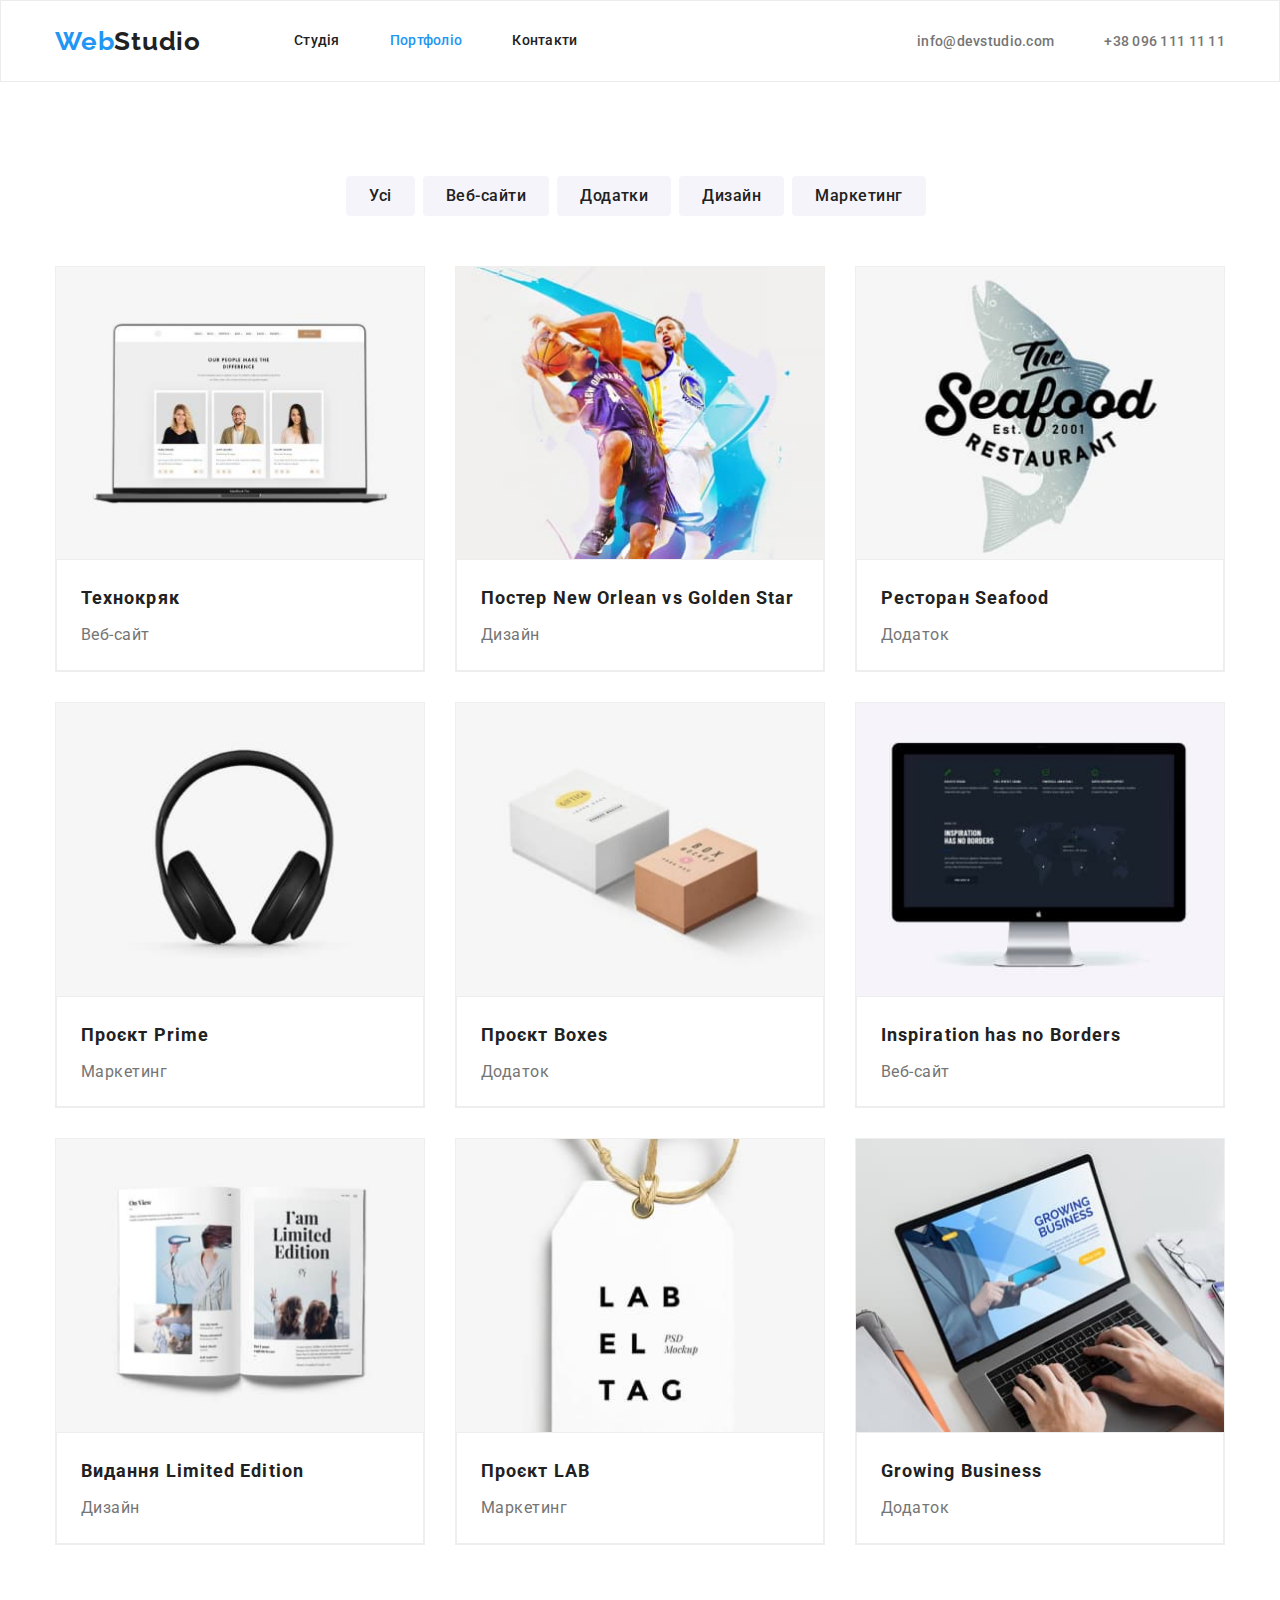
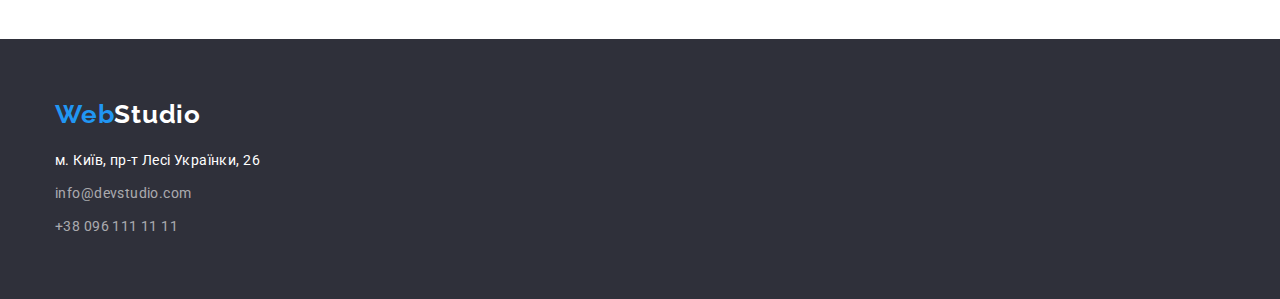
==== commit 6a290fb5: "update contact" ====
--- a/portfolio.html
+++ b/portfolio.html
@@ -214,7 +214,7 @@
               <a class="link-mail link" href="mailto:info@devstudio.com">info@devstudio.com</a>
             </li>
             <li>
-              <a class="link" href="tel:+380961111111">+380961111111</a>
+              <a class="link" href="tel:+380961111111">+38 096 111 11 11</a>
             </li>
           </ul>
         </address>
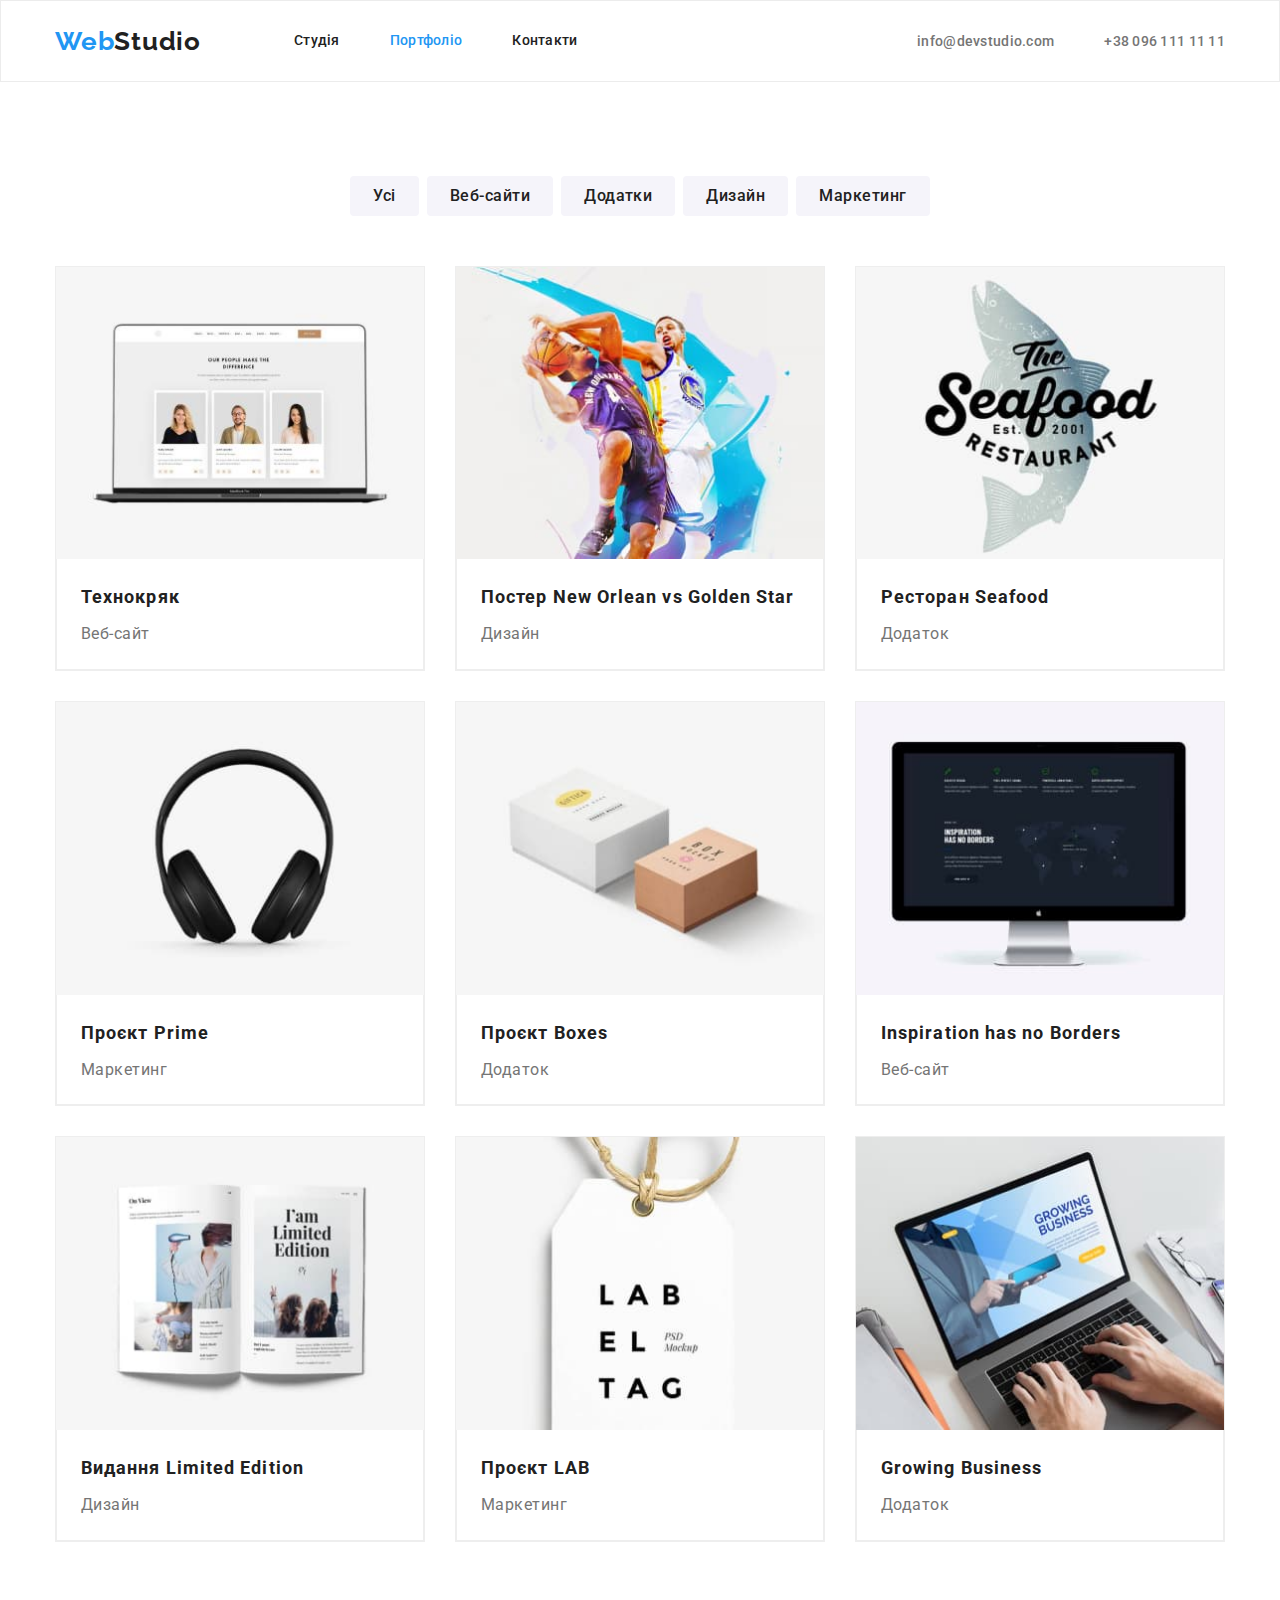
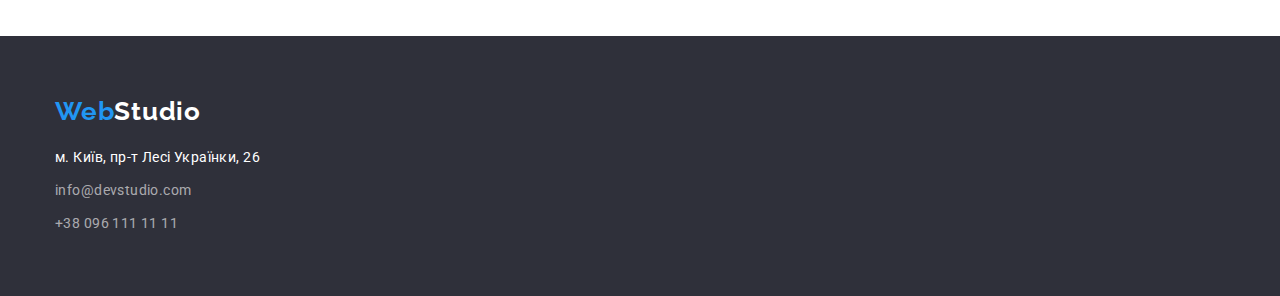
==== commit 2822c995: "update 3 hw fin" ====
--- a/portfolio.html
+++ b/portfolio.html
@@ -199,21 +199,21 @@
         <a href="./index.html" class="footer-logo"
           >Web<span class="footer-logo-studio">Studio</span></a
         >
-        <address>
+        <address class="address">
           <ul class="footer-nav-list list">
-            <li>
+            <li class="footer-nav-item">
               <a
-                class="link-address link"
                 href="https://goo.gl/maps/Brkv2MQzdbHGvLkJ7"
                 target="_blank"
                 rel="noopener noreferrer nofollow"
+                class="link-address link"
                 >м. Київ, пр-т Лесі Українки, 26</a
               >
             </li>
-            <li>
-              <a class="link-mail link" href="mailto:info@devstudio.com">info@devstudio.com</a>
-            </li>
-            <li>
+            <li class="footer-nav-item">
+              <a class="link " href="mailto:info@devstudio.com">info@devstudio.com</a>
+            </li>
+            <li class="footer-nav-item">
               <a class="link" href="tel:+380961111111">+38 096 111 11 11</a>
             </li>
           </ul>
--- a/css/styles.css
+++ b/css/styles.css
@@ -321,6 +321,10 @@
   margin-bottom: 0;
 }
 
+.footer .footer-nav-item:not(:last-child) {
+  margin-bottom: 9px;
+}
+
 .footer .link {
   font-style: normal;
   text-decoration: none;
@@ -332,7 +336,7 @@
   margin-top: 0;
 }
 
-.footer .link-address {
+.address .link-address {
   font-style: normal;
   font-weight: 400;
   font-size: 14px;
@@ -341,11 +345,6 @@
   color: var(--white-color--);
   text-decoration: none;
   margin-top: 0;
-  margin-bottom: 9px;
-}
-
-.footer .link-mail {
-  margin-bottom: 9px;
 }
 
 .footer-nav-list .link:hover,
@@ -353,13 +352,6 @@
   color: var(--accent-color--);
 }
 
-.footer-nav-item {
-  margin-bottom: 9px;
-}
-.footer-nav-item:last-child {
-  margin-bottom: 0;
-}
-
 /* Portfolio Page  */
 
 .portfolio {
@@ -376,7 +368,7 @@
   padding-left: 0px;
 }
 
-.button-list .button-item {
+.button-list .button-item:not(:last-child){
   margin-right: 8px;
 }
 
@@ -421,13 +413,6 @@
   margin-bottom: 30px;
 }
 
-/* .card-item:nth-child(3n) {
-  margin-right: 0;
-}
-.card-item:nth-last-child(-n + 3) {
-  margin-bottom: 0;
-} */
-
 .card-item .link {
   text-decoration: none;
 }
@@ -436,6 +421,7 @@
   padding: 20px 24px;
   background: #ffffff;
   border: 1px solid #eeeeee;
+  border-top: none;
 }
 
 .card-title {
